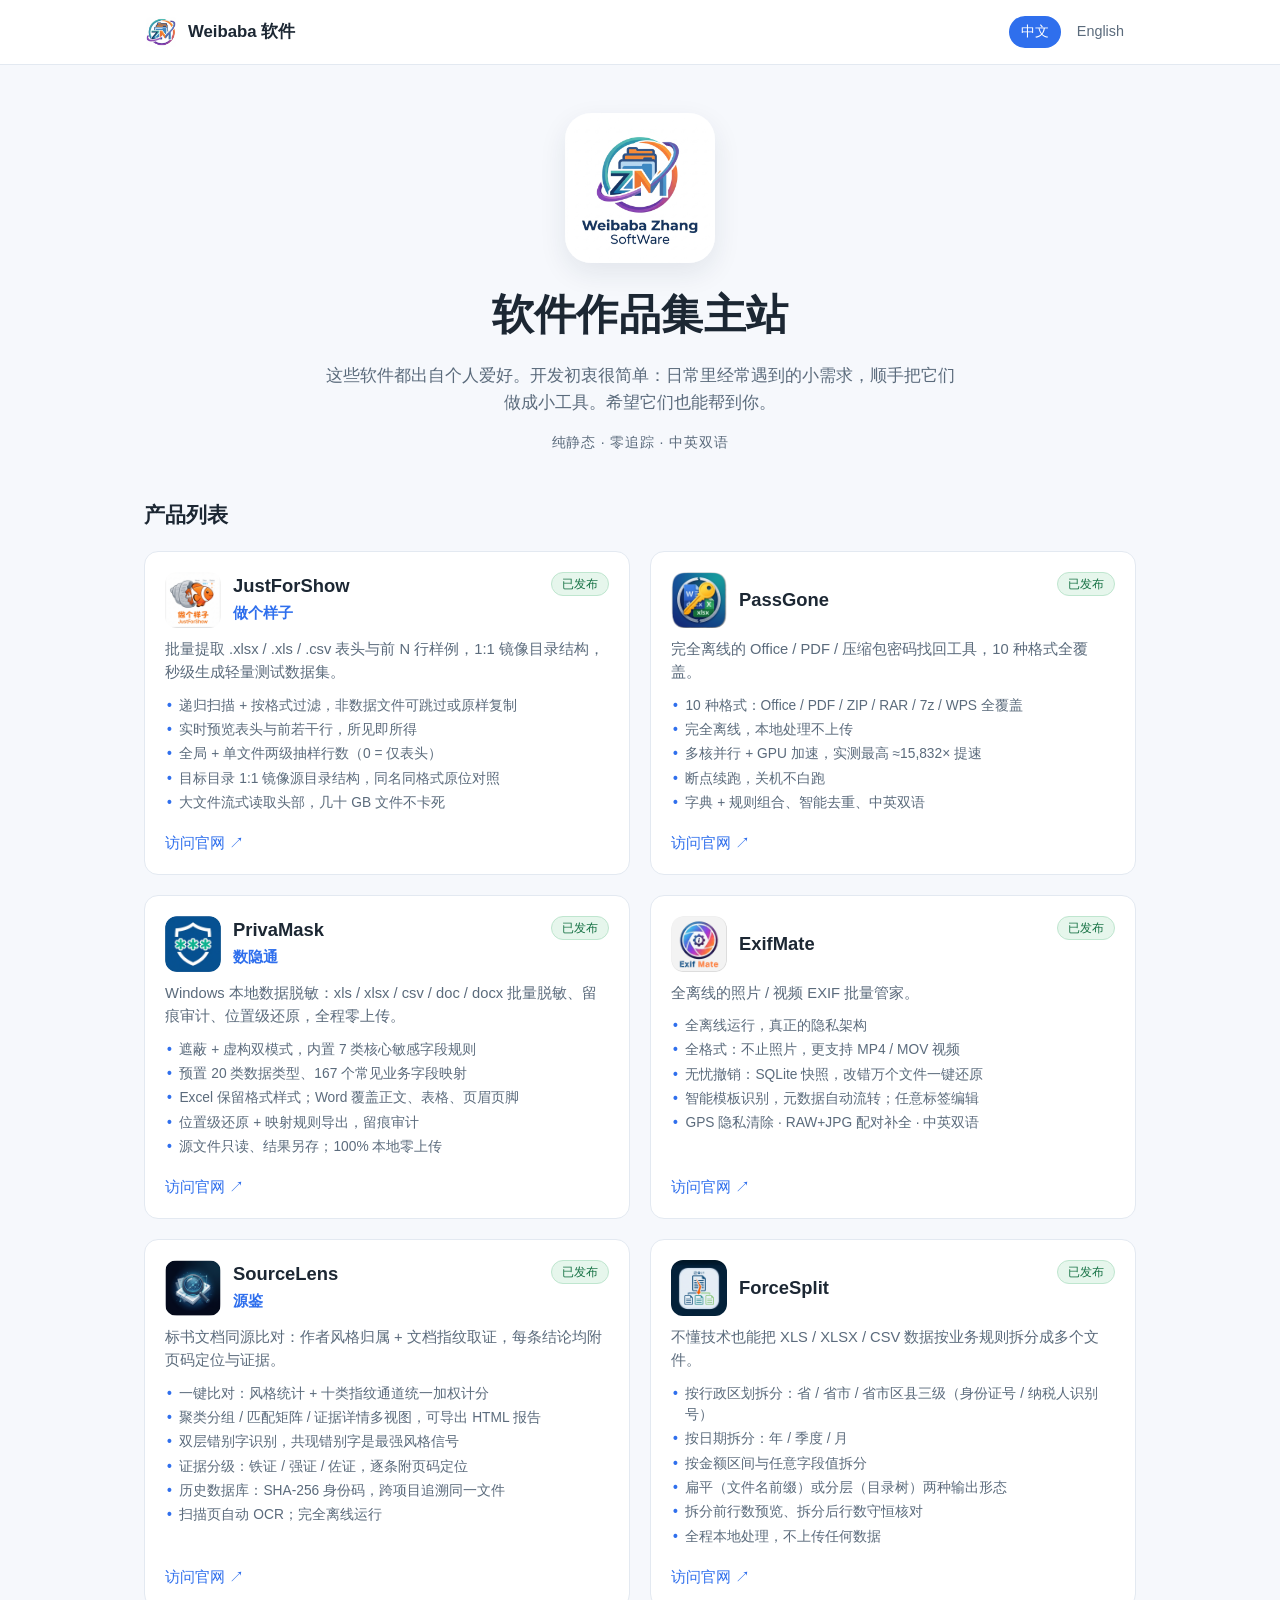
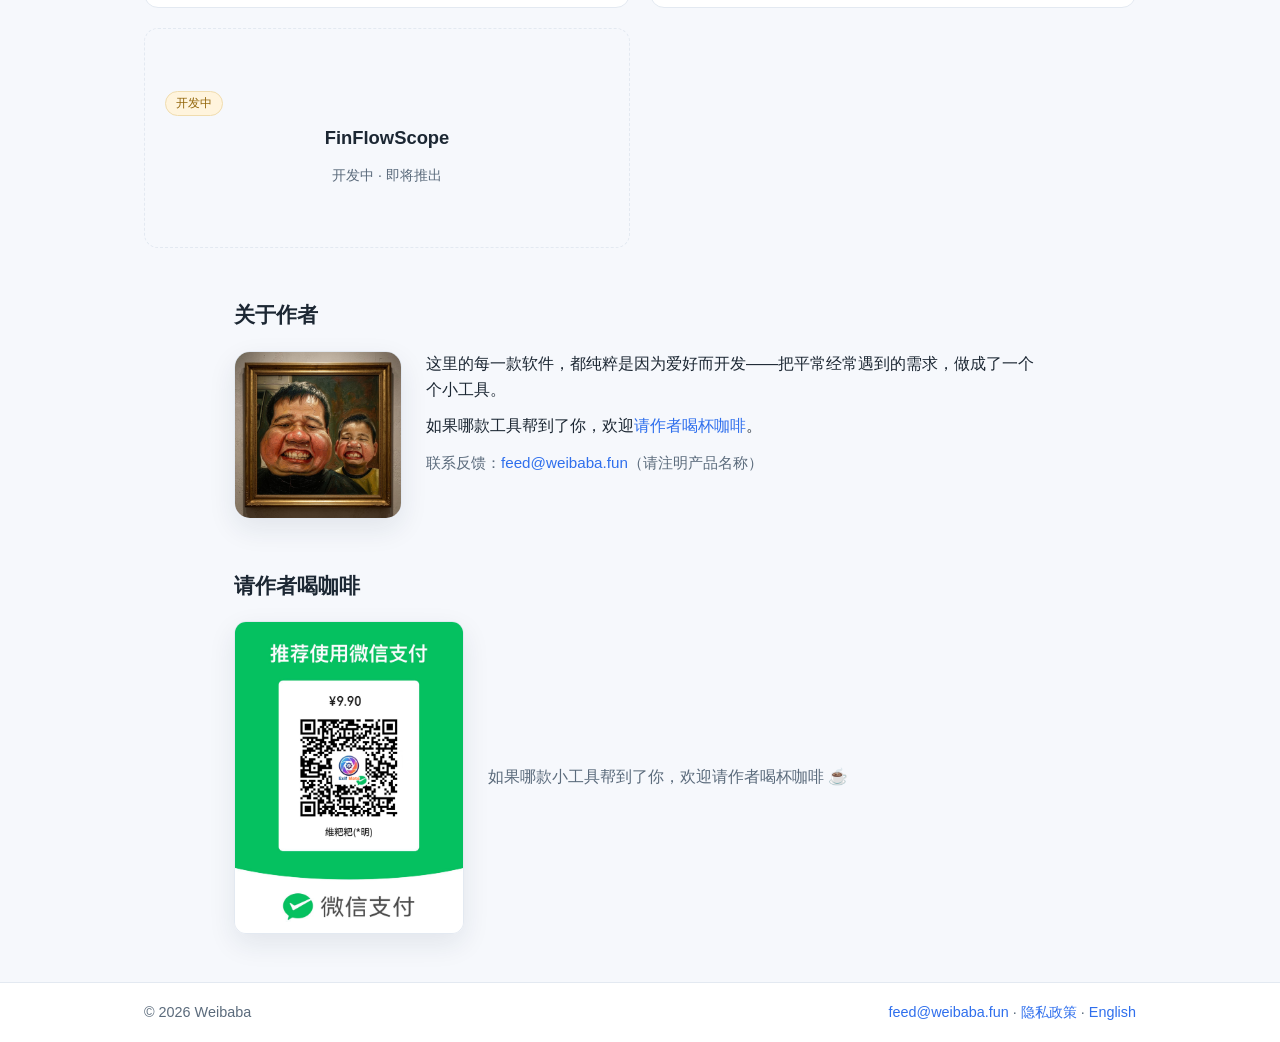
==== index.html @ 543cebec "v1.2.0" ====
<!DOCTYPE html>
<html lang="zh-CN">
<head>
<meta charset="UTF-8">
<meta name="viewport" content="width=device-width, initial-scale=1">
<title>Weibaba 软件 · 产品主站</title>
<meta name="description" content="Weibaba 软件产品主站：做个样子 JustForShow、PassGone、数隐通 PrivaMask、ExifMate、源鉴 SourceLens、ForceSplit，以及开发中的 FinFlowScope。每款产品都有独立官网。">
<link rel="canonical" href="https://weibaba.fun/">
<link rel="alternate" hreflang="zh-CN" href="https://weibaba.fun/">
<link rel="alternate" hreflang="en" href="https://weibaba.fun/en/">
<link rel="alternate" hreflang="x-default" href="https://weibaba.fun/">
<link rel="icon" type="image/png" sizes="64x64" href="favicon.png">
<link rel="apple-touch-icon" href="apple-touch-icon.png">
<meta property="og:title" content="Weibaba 软件 · 产品主站">
<meta property="og:description" content="因爱好而开发，把常遇到的需求做成小工具。每款产品都有独立官网。">
<meta property="og:type" content="website">
<meta property="og:url" content="https://weibaba.fun/">
<meta property="og:image" content="https://weibaba.fun/assets/img/og.png">
<meta property="og:locale" content="zh_CN">
<meta property="og:locale:alternate" content="en_US">
<meta name="theme-color" content="#2f6fed">
<link rel="stylesheet" href="assets/style.css">
</head>
<body>
<header class="site-header">
  <div class="container header-inner">
    <a class="brand" href="./">
      <img class="brand-logo" src="assets/img/logo.png" alt="" width="34" height="34">
      <span class="brand-name">Weibaba 软件</span>
    </a>
    <nav class="lang-nav" aria-label="语言切换">
      <span class="lang current" aria-current="true">中文</span>
      <a class="lang" href="en/" hreflang="en" rel="alternate">English</a>
    </nav>
  </div>
</header>
<main>
  <section class="hero container">
    <img class="hero-logo" src="assets/img/weblogo.jpg" alt="Weibaba Zhang SoftWare 徽标" width="150" height="150">
    <h1>软件作品集主站</h1>
    <p class="hero-sub">这些软件都出自个人爱好。开发初衷很简单：日常里经常遇到的小需求，顺手把它们做成小工具。希望它们也能帮到你。</p>
    <p class="hero-meta">纯静态 · 零追踪 · 中英双语</p>
  </section>
  <section class="container" aria-labelledby="products-title">
    <h2 id="products-title">产品列表</h2>
    <div class="grid">
      <a class="card" href="https://justforshow.weibaba.fun">
        <div class="card-head">
          <img class="card-logo" src="assets/img/products/justforshow.png" alt="" width="56" height="56">
          <div class="card-title">
            <span class="card-name">JustForShow</span>
            <span class="card-zh">做个样子</span>
          </div>
          <span class="badge badge-ok">已发布</span>
        </div>
        <p class="card-intro">批量提取 .xlsx / .xls / .csv 表头与前 N 行样例，1:1 镜像目录结构，秒级生成轻量测试数据集。</p>
        <ul class="card-features">
          <li>递归扫描 + 按格式过滤，非数据文件可跳过或原样复制</li>
          <li>实时预览表头与前若干行，所见即所得</li>
          <li>全局 + 单文件两级抽样行数（0 = 仅表头）</li>
          <li>目标目录 1:1 镜像源目录结构，同名同格式原位对照</li>
          <li>大文件流式读取头部，几十 GB 文件不卡死</li>
        </ul>
        <span class="card-go">访问官网 ↗</span>
      </a>
      <a class="card" href="https://passgone.weibaba.fun">
        <div class="card-head">
          <img class="card-logo" src="assets/img/products/passgone.png" alt="" width="56" height="56">
          <div class="card-title">
            <span class="card-name">PassGone</span>
          </div>
          <span class="badge badge-ok">已发布</span>
        </div>
        <p class="card-intro">完全离线的 Office / PDF / 压缩包密码找回工具，10 种格式全覆盖。</p>
        <ul class="card-features">
          <li>10 种格式：Office / PDF / ZIP / RAR / 7z / WPS 全覆盖</li>
          <li>完全离线，本地处理不上传</li>
          <li>多核并行 + GPU 加速，实测最高 ≈15,832× 提速</li>
          <li>断点续跑，关机不白跑</li>
          <li>字典 + 规则组合、智能去重、中英双语</li>
        </ul>
        <span class="card-go">访问官网 ↗</span>
      </a>
      <a class="card" href="https://privamask.weibaba.fun">
        <div class="card-head">
          <img class="card-logo" src="assets/img/products/privamask.png" alt="" width="56" height="56">
          <div class="card-title">
            <span class="card-name">PrivaMask</span>
            <span class="card-zh">数隐通</span>
          </div>
          <span class="badge badge-ok">已发布</span>
        </div>
        <p class="card-intro">Windows 本地数据脱敏：xls / xlsx / csv / doc / docx 批量脱敏、留痕审计、位置级还原，全程零上传。</p>
        <ul class="card-features">
          <li>遮蔽 + 虚构双模式，内置 7 类核心敏感字段规则</li>
          <li>预置 20 类数据类型、167 个常见业务字段映射</li>
          <li>Excel 保留格式样式；Word 覆盖正文、表格、页眉页脚</li>
          <li>位置级还原 + 映射规则导出，留痕审计</li>
          <li>源文件只读、结果另存；100% 本地零上传</li>
        </ul>
        <span class="card-go">访问官网 ↗</span>
      </a>
      <a class="card" href="https://exifmate.weibaba.fun">
        <div class="card-head">
          <img class="card-logo" src="assets/img/products/exifmate.png" alt="" width="56" height="56">
          <div class="card-title">
            <span class="card-name">ExifMate</span>
          </div>
          <span class="badge badge-ok">已发布</span>
        </div>
        <p class="card-intro">全离线的照片 / 视频 EXIF 批量管家。</p>
        <ul class="card-features">
          <li>全离线运行，真正的隐私架构</li>
          <li>全格式：不止照片，更支持 MP4 / MOV 视频</li>
          <li>无忧撤销：SQLite 快照，改错万个文件一键还原</li>
          <li>智能模板识别，元数据自动流转；任意标签编辑</li>
          <li>GPS 隐私清除 · RAW+JPG 配对补全 · 中英双语</li>
        </ul>
        <span class="card-go">访问官网 ↗</span>
      </a>
      <a class="card" href="https://sourcelens.weibaba.fun">
        <div class="card-head">
          <img class="card-logo" src="assets/img/products/sourcelens.png" alt="" width="56" height="56">
          <div class="card-title">
            <span class="card-name">SourceLens</span>
            <span class="card-zh">源鉴</span>
          </div>
          <span class="badge badge-ok">已发布</span>
        </div>
        <p class="card-intro">标书文档同源比对：作者风格归属 + 文档指纹取证，每条结论均附页码定位与证据。</p>
        <ul class="card-features">
          <li>一键比对：风格统计 + 十类指纹通道统一加权计分</li>
          <li>聚类分组 / 匹配矩阵 / 证据详情多视图，可导出 HTML 报告</li>
          <li>双层错别字识别，共现错别字是最强风格信号</li>
          <li>证据分级：铁证 / 强证 / 佐证，逐条附页码定位</li>
          <li>历史数据库：SHA-256 身份码，跨项目追溯同一文件</li>
          <li>扫描页自动 OCR；完全离线运行</li>
        </ul>
        <span class="card-go">访问官网 ↗</span>
      </a>
      <a class="card" href="https://forcesplit.weibaba.fun">
        <div class="card-head">
          <img class="card-logo" src="assets/img/products/forcesplit.png" alt="" width="56" height="56">
          <div class="card-title">
            <span class="card-name">ForceSplit</span>
          </div>
          <span class="badge badge-ok">已发布</span>
        </div>
        <p class="card-intro">不懂技术也能把 XLS / XLSX / CSV 数据按业务规则拆分成多个文件。</p>
        <ul class="card-features">
          <li>按行政区划拆分：省 / 省市 / 省市区县三级（身份证号 / 纳税人识别号）</li>
          <li>按日期拆分：年 / 季度 / 月</li>
          <li>按金额区间与任意字段值拆分</li>
          <li>扁平（文件名前缀）或分层（目录树）两种输出形态</li>
          <li>拆分前行数预览、拆分后行数守恒核对</li>
          <li>全程本地处理，不上传任何数据</li>
        </ul>
        <span class="card-go">访问官网 ↗</span>
      </a>
      <div class="card card-soon">
        <span class="badge badge-dev">开发中</span>
        <span class="card-name">FinFlowScope</span>
        <span class="card-soon-text">开发中 · 即将推出</span>
      </div>
    </div>
  </section>
  <section class="container about-author" aria-labelledby="author-title">
    <h2 id="author-title">关于作者</h2>
    <div class="author">
      <img class="author-avatar" src="assets/img/weibaba_face.jpg" alt="作者画像" width="168" height="168">
      <div class="author-text">
        <p>这里的每一款软件，都纯粹是因为爱好而开发——把平常经常遇到的需求，做成了一个个小工具。</p>
        <p>如果哪款工具帮到了你，欢迎<a href="#coffee">请作者喝杯咖啡</a>。</p>
        <p class="contact">联系反馈：<a href="mailto:feed@weibaba.fun">feed@weibaba.fun</a>（请注明产品名称）</p>
      </div>
    </div>
  </section>
  <section class="container coffee" id="coffee" aria-labelledby="coffee-title">
    <h2 id="coffee-title">请作者喝咖啡</h2>
    <div class="coffee-box">
      <img class="coffee-qr" src="assets/img/donate_qr.jpg" alt="请作者喝咖啡收款码" width="230" height="313">
      <p>如果哪款小工具帮到了你，欢迎请作者喝杯咖啡 ☕</p>
    </div>
  </section>
</main>
<footer class="site-footer">
  <div class="container footer-inner">
    <p>© 2026 Weibaba</p>
    <p><a href="mailto:feed@weibaba.fun">feed@weibaba.fun</a> · <a href="privacy/">隐私政策</a> · <a href="en/">English</a></p>
  </div>
</footer>
</body>
</html>
---- assets/style.css ----
/* Weibaba 软件主站 · 全站唯一样式（零外部资源） */

:root {
  --accent: #2f6fed;
  --accent-strong: #1d5fd6;
  --bg: #f6f8fc;
  --surface: #ffffff;
  --text: #1c2733;
  --muted: #5b6b7c;
  --border: #e3e9f1;
  --ok-bg: #e6f6ec;
  --ok-text: #177245;
  --ok-border: #bfe6cf;
  --dev-bg: #fff4dd;
  --dev-text: #92650a;
  --dev-border: #f0dcae;
  --shadow: 0 10px 28px rgba(23, 39, 64, 0.09);
}

@media (prefers-color-scheme: dark) {
  :root {
    --accent: #6c9cff;
    --accent-strong: #8ab2ff;
    --bg: #0f1620;
    --surface: #17202c;
    --text: #e8eef5;
    --muted: #9fb0c0;
    --border: #263242;
    --ok-bg: #12301e;
    --ok-text: #7fd3a3;
    --ok-border: #1f4a30;
    --dev-bg: #33270d;
    --dev-text: #ecc37a;
    --dev-border: #4a3a14;
    --shadow: 0 10px 28px rgba(0, 0, 0, 0.45);
  }
}

* { box-sizing: border-box; }

html { -webkit-text-size-adjust: 100%; }

body {
  margin: 0;
  font-family: -apple-system, "Segoe UI", "Microsoft YaHei", "PingFang SC", "Noto Sans SC", sans-serif;
  background: var(--bg);
  color: var(--text);
  line-height: 1.65;
}

.container {
  max-width: 1040px;
  margin: 0 auto;
  padding: 0 24px;
}

a { color: var(--accent); text-decoration: none; }
a:hover { text-decoration: underline; }

/* 页头 */
.site-header {
  background: var(--surface);
  border-bottom: 1px solid var(--border);
}

.header-inner {
  display: flex;
  align-items: center;
  justify-content: space-between;
  height: 64px;
}

.brand {
  display: inline-flex;
  align-items: center;
  gap: 10px;
  color: var(--text);
  font-weight: 600;
  font-size: 1.05rem;
}
.brand:hover { text-decoration: none; }

.brand-logo { display: block; border-radius: 8px; }

.lang-nav { display: flex; gap: 4px; }

.lang {
  padding: 4px 12px;
  border-radius: 999px;
  font-size: 0.9rem;
  color: var(--muted);
}
.lang:hover { color: var(--accent); text-decoration: none; }
.lang.current {
  background: var(--accent);
  color: #fff;
}

/* 首屏 */
.hero {
  padding: 48px 24px 36px;
  text-align: center;
}

.hero-logo {
  display: block;
  margin: 0 auto 18px;
  border-radius: 26px;
  box-shadow: var(--shadow);
}

.hero h1 {
  margin: 0 0 12px;
  font-size: clamp(1.8rem, 4vw, 2.6rem);
  letter-spacing: 0.01em;
}

.hero-sub {
  margin: 0 auto 14px;
  max-width: 640px;
  color: var(--muted);
  font-size: 1.05rem;
}

.hero-meta {
  margin: 0;
  color: var(--muted);
  font-size: 0.88rem;
  letter-spacing: 0.06em;
}

/* 产品网格 */
main section { scroll-margin-top: 80px; }

section h2 {
  font-size: 1.3rem;
  margin: 8px 0 18px;
}

.grid {
  display: grid;
  grid-template-columns: repeat(auto-fill, minmax(320px, 1fr));
  gap: 20px;
  padding-bottom: 8px;
}

.card {
  position: relative;
  display: flex;
  flex-direction: column;
  gap: 10px;
  padding: 20px 20px 18px;
  background: var(--surface);
  border: 1px solid var(--border);
  border-radius: 14px;
  color: var(--text);
  transition: transform 0.15s ease, border-color 0.15s ease, box-shadow 0.15s ease;
}
.card:hover {
  text-decoration: none;
  transform: translateY(-3px);
  border-color: var(--accent);
  box-shadow: var(--shadow);
}

.card-head {
  display: flex;
  align-items: center;
  gap: 12px;
}

.card-logo {
  flex: 0 0 auto;
  width: 56px;
  height: 56px;
  border-radius: 12px;
  object-fit: cover;
}

.card-title {
  flex: 1;
  display: flex;
  flex-direction: column;
  gap: 2px;
  min-width: 0;
}

.card-name { font-size: 1.15rem; font-weight: 650; line-height: 1.3; }

.card-head .badge { align-self: flex-start; flex: 0 0 auto; }

.card-zh {
  font-size: 0.95rem;
  color: var(--accent);
  font-weight: 600;
}

.card-intro {
  font-size: 0.92rem;
  color: var(--muted);
  line-height: 1.6;
  margin: 0;
}

.card-features {
  margin: 0;
  padding: 0;
  list-style: none;
  display: flex;
  flex-direction: column;
  gap: 3px;
}

.card-features li {
  position: relative;
  padding-left: 1.05em;
  font-size: 0.86rem;
  color: var(--muted);
  line-height: 1.55;
}

.card-features li::before {
  content: "•";
  position: absolute;
  left: 0.15em;
  color: var(--accent);
  font-weight: 700;
}

.card-go {
  margin-top: auto;
  padding-top: 8px;
  color: var(--accent);
  font-size: 0.92rem;
}

.card-soon {
  border-style: dashed;
  background: transparent;
  justify-content: center;
  align-items: center;
  min-height: 220px;
  text-align: center;
}

.card-soon .card-name { font-size: 1.15rem; }

.card-soon-text { color: var(--muted); font-size: 0.88rem; padding-top: 4px; }

/* 关于作者 */
.about-author {
  padding: 34px 24px 8px;
  max-width: 860px;
}

.author {
  display: flex;
  gap: 24px;
  align-items: flex-start;
}

.author-avatar {
  flex: 0 0 auto;
  width: 168px;
  height: 168px;
  object-fit: cover;
  border-radius: 16px;
  border: 1px solid var(--border);
  box-shadow: var(--shadow);
}

.author-text p { margin: 0 0 10px; }
.author-text .contact { color: var(--muted); font-size: 0.95rem; }

/* 请喝咖啡 */
.coffee {
  padding: 34px 24px 48px;
  max-width: 860px;
}

.coffee-box {
  display: flex;
  gap: 24px;
  align-items: center;
  flex-wrap: wrap;
}

.coffee-qr {
  width: 230px;
  height: auto;
  border-radius: 12px;
  border: 1px solid var(--border);
  box-shadow: var(--shadow);
}

.coffee-box p { margin: 0; color: var(--muted); max-width: 460px; }

.badge {
  align-self: flex-start;
  padding: 2px 10px;
  border-radius: 999px;
  border: 1px solid;
  font-size: 0.78rem;
  line-height: 1.5;
}

.badge-ok { background: var(--ok-bg); color: var(--ok-text); border-color: var(--ok-border); }
.badge-dev { background: var(--dev-bg); color: var(--dev-text); border-color: var(--dev-border); }

/* 隐私页正文 */
.prose { padding-top: 48px; padding-bottom: 56px; max-width: 760px; }
.prose h1 { font-size: 1.8rem; margin: 0 0 8px; }
.prose h2 { font-size: 1.2rem; margin: 28px 0 8px; }
.prose p, .prose li { color: var(--text); }
.prose p { margin: 8px 0; }
.prose ul { padding-left: 22px; }
.back-link { display: inline-block; margin-top: 20px; }

/* 页脚 */
.site-footer {
  border-top: 1px solid var(--border);
  background: var(--surface);
}

.footer-inner {
  display: flex;
  flex-wrap: wrap;
  align-items: center;
  justify-content: space-between;
  gap: 8px;
  padding-top: 18px;
  padding-bottom: 18px;
  color: var(--muted);
  font-size: 0.9rem;
}
.footer-inner p { margin: 0; }

@media (max-width: 560px) {
  .hero { padding-top: 36px; }
  .grid { grid-template-columns: 1fr; }
  .author { flex-direction: column; }
  .coffee-box { flex-direction: column; align-items: flex-start; }
}
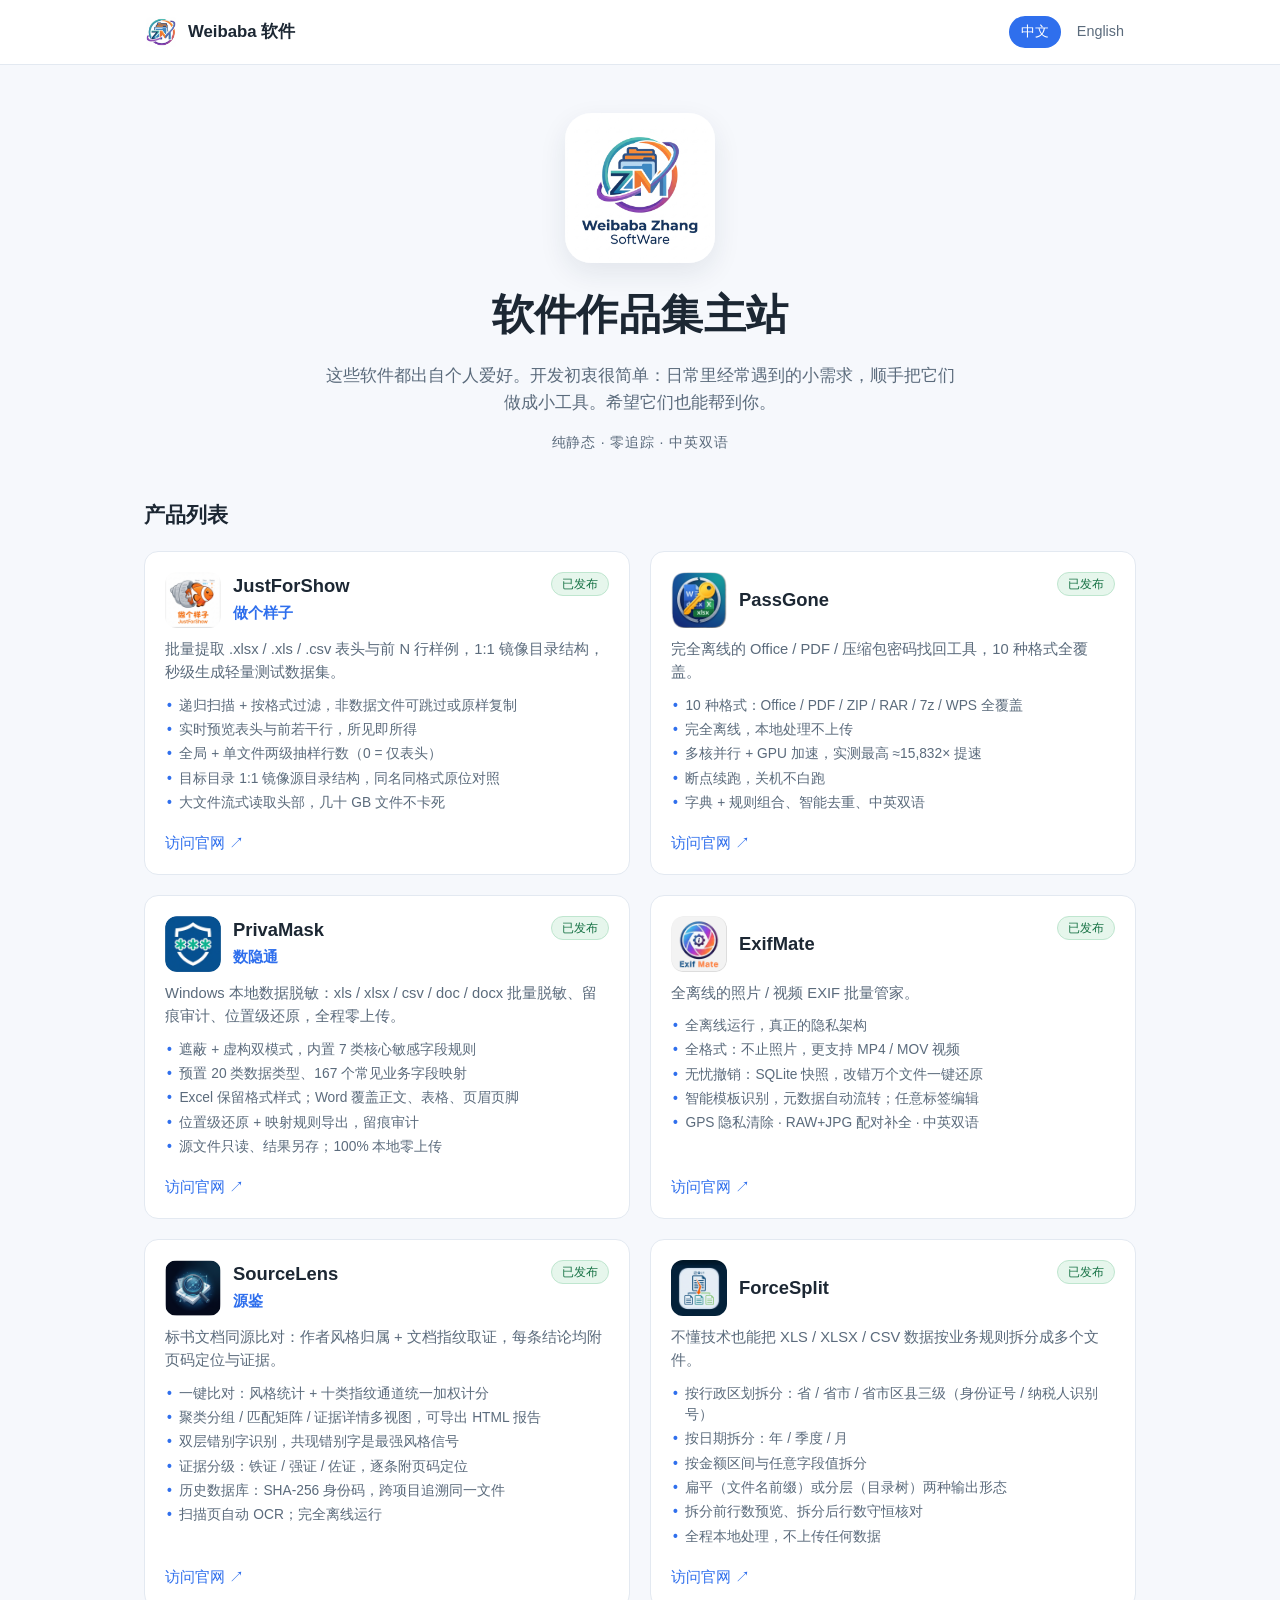
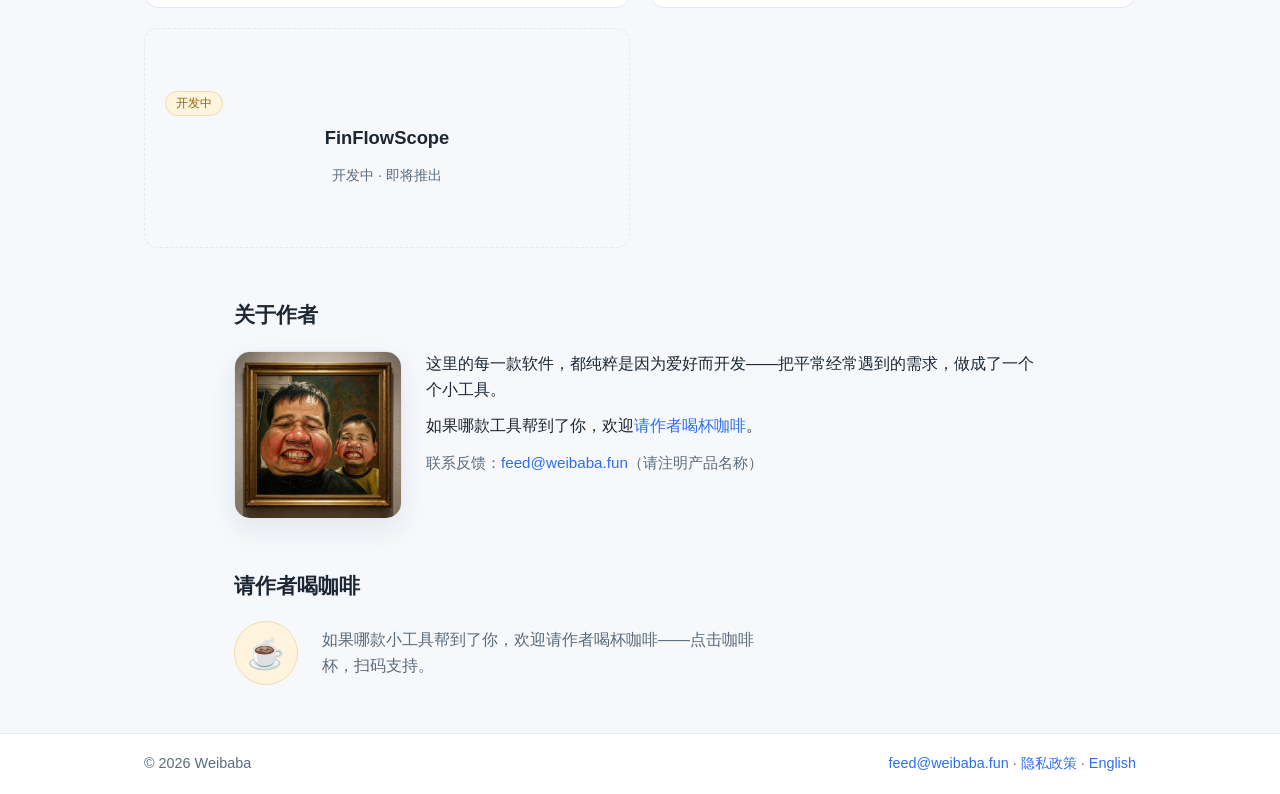
==== commit 2f4258f6: "v1.3.0" ====
--- a/index.html
+++ b/index.html
@@ -178,11 +178,19 @@
   <section class="container coffee" id="coffee" aria-labelledby="coffee-title">
     <h2 id="coffee-title">请作者喝咖啡</h2>
     <div class="coffee-box">
-      <img class="coffee-qr" src="assets/img/donate_qr.jpg" alt="请作者喝咖啡收款码" width="230" height="313">
-      <p>如果哪款小工具帮到了你，欢迎请作者喝杯咖啡 ☕</p>
+      <a class="coffee-btn" href="#qr-modal" title="点我，请作者喝杯咖啡" aria-label="打开收款码弹层">☕</a>
+      <p>如果哪款小工具帮到了你，欢迎请作者喝杯咖啡——点击咖啡杯，扫码支持。</p>
     </div>
   </section>
 </main>
+<div id="qr-modal" class="qr-modal">
+  <a class="qr-backdrop" href="#coffee" aria-label="关闭收款码弹层"></a>
+  <div class="qr-card">
+    <a class="qr-close" href="#coffee" aria-label="关闭">✕</a>
+    <img src="assets/img/donate_qr.jpg" alt="请作者喝咖啡收款码" width="240">
+    <span>微信扫一扫 · 请作者喝杯咖啡</span>
+  </div>
+</div>
 <footer class="site-footer">
   <div class="container footer-inner">
     <p>© 2026 Weibaba</p>
--- a/assets/style.css
+++ b/assets/style.css
@@ -272,7 +272,7 @@
 .author-text p { margin: 0 0 10px; }
 .author-text .contact { color: var(--muted); font-size: 0.95rem; }
 
-/* 请喝咖啡 */
+/* 请喝咖啡（弹出式收款码，纯 CSS :target 弹层，无 JavaScript） */
 .coffee {
   padding: 34px 24px 48px;
   max-width: 860px;
@@ -285,15 +285,96 @@
   flex-wrap: wrap;
 }
 
-.coffee-qr {
-  width: 230px;
+.coffee-btn {
+  flex: 0 0 auto;
+  display: inline-flex;
+  align-items: center;
+  justify-content: center;
+  width: 64px;
+  height: 64px;
+  border-radius: 50%;
+  background: var(--dev-bg);
+  border: 1px solid var(--dev-border);
+  font-size: 1.9rem;
+  line-height: 1;
+  text-decoration: none;
+  animation: coffee-bounce 2s ease-in-out infinite;
+}
+.coffee-btn:hover { text-decoration: none; box-shadow: var(--shadow); }
+
+/* 每 2 秒轻微跳动两下（参照 PassGone 样式） */
+@keyframes coffee-bounce {
+  0%, 48%, 100% { transform: translateY(0); }
+  12% { transform: translateY(-6px); }
+  24% { transform: translateY(0); }
+  36% { transform: translateY(-4px); }
+}
+
+@media (prefers-reduced-motion: reduce) {
+  .coffee-btn { animation: none; }
+}
+
+.coffee-box p { margin: 0; color: var(--muted); max-width: 460px; }
+
+/* 收款码弹层 */
+.qr-modal {
+  display: none;
+  position: fixed;
+  inset: 0;
+  z-index: 200;
+  align-items: center;
+  justify-content: center;
+}
+
+.qr-modal:target { display: flex; }
+
+.qr-backdrop {
+  position: absolute;
+  inset: 0;
+  background: rgba(15, 22, 32, 0.55);
+  backdrop-filter: blur(2px);
+}
+
+.qr-card {
+  position: relative;
+  background: var(--surface);
+  border: 1px solid var(--border);
+  border-radius: 16px;
+  padding: 22px 22px 16px;
+  text-align: center;
+  box-shadow: 0 18px 50px rgba(0, 0, 0, 0.4);
+}
+
+.qr-card img {
+  display: block;
+  width: 240px;
   height: auto;
-  border-radius: 12px;
-  border: 1px solid var(--border);
-  box-shadow: var(--shadow);
-}
-
-.coffee-box p { margin: 0; color: var(--muted); max-width: 460px; }
+  border-radius: 10px;
+}
+
+.qr-card span {
+  display: block;
+  margin-top: 10px;
+  font-size: 0.85rem;
+  color: var(--muted);
+}
+
+.qr-close {
+  position: absolute;
+  top: 8px;
+  right: 8px;
+  width: 28px;
+  height: 28px;
+  border-radius: 50%;
+  background: var(--bg);
+  color: var(--muted);
+  display: flex;
+  align-items: center;
+  justify-content: center;
+  font-size: 0.85rem;
+  line-height: 1;
+}
+.qr-close:hover { color: var(--text); text-decoration: none; }
 
 .badge {
   align-self: flex-start;
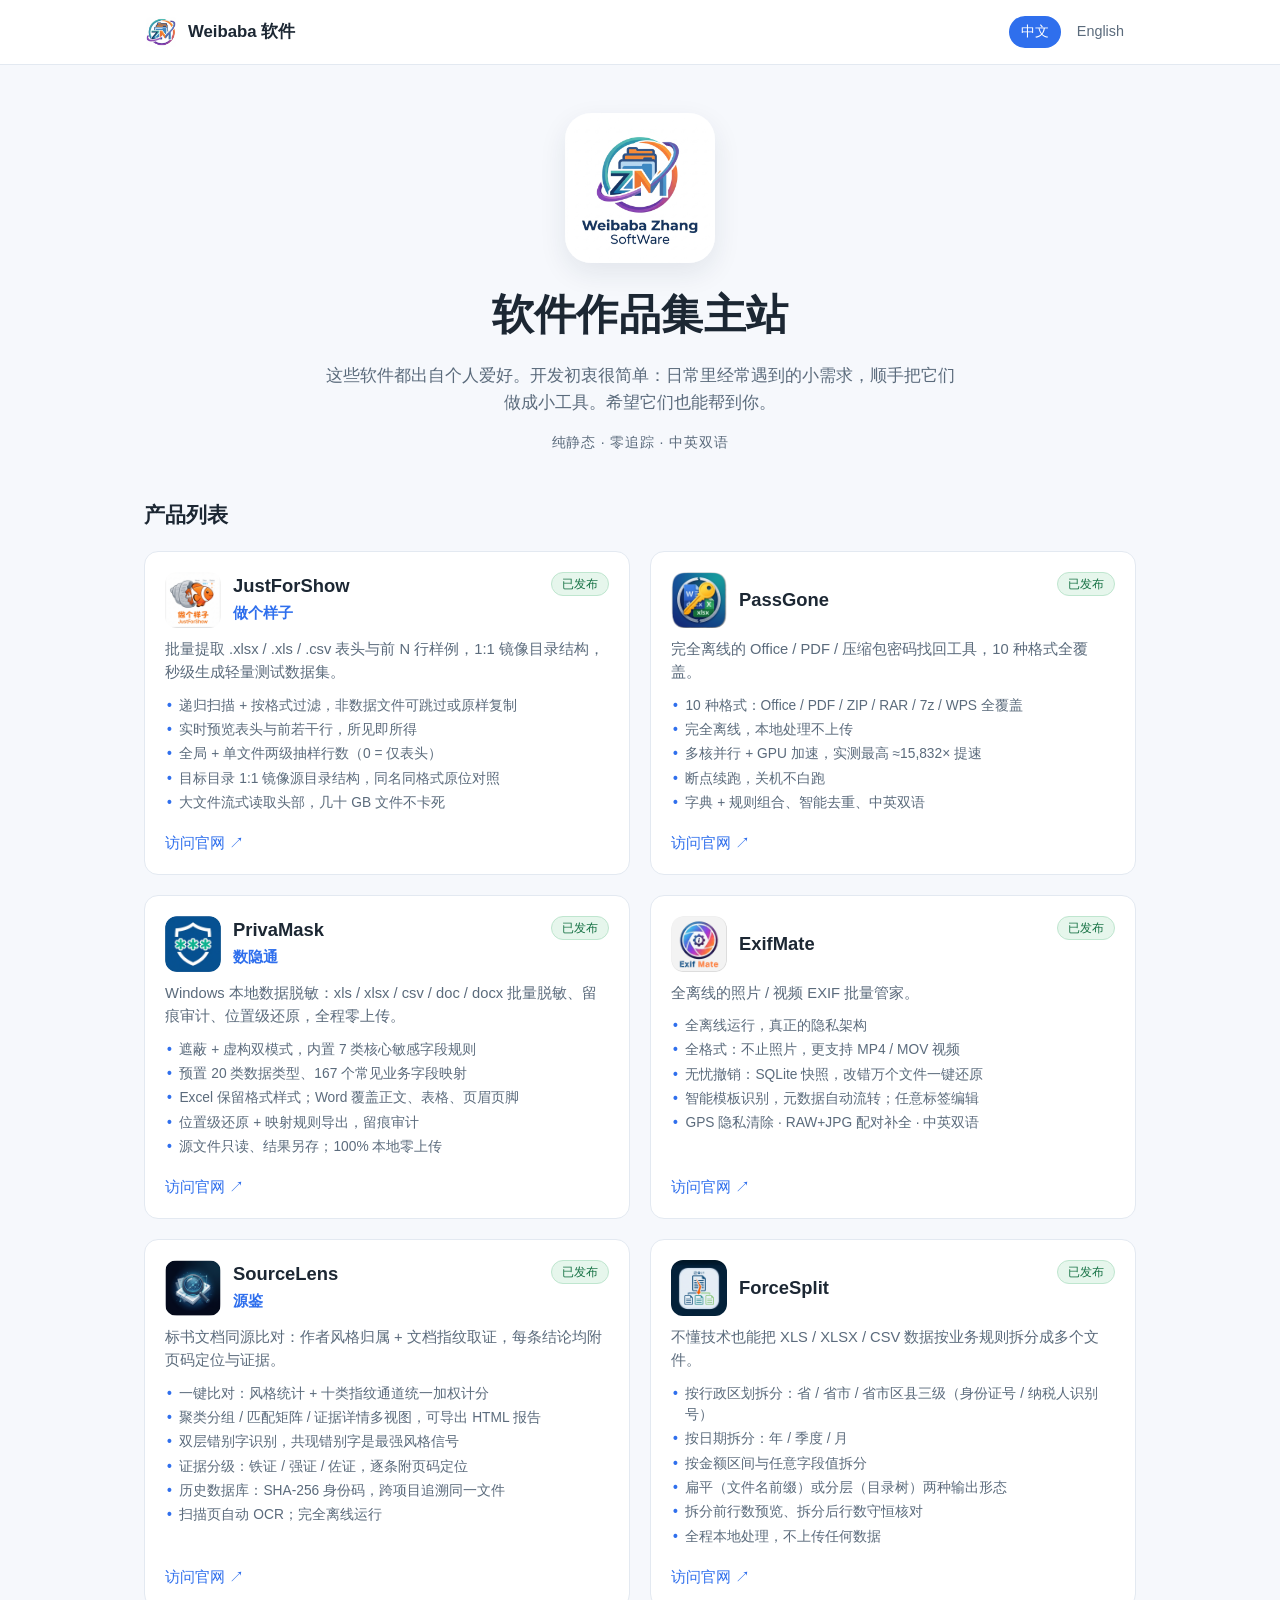
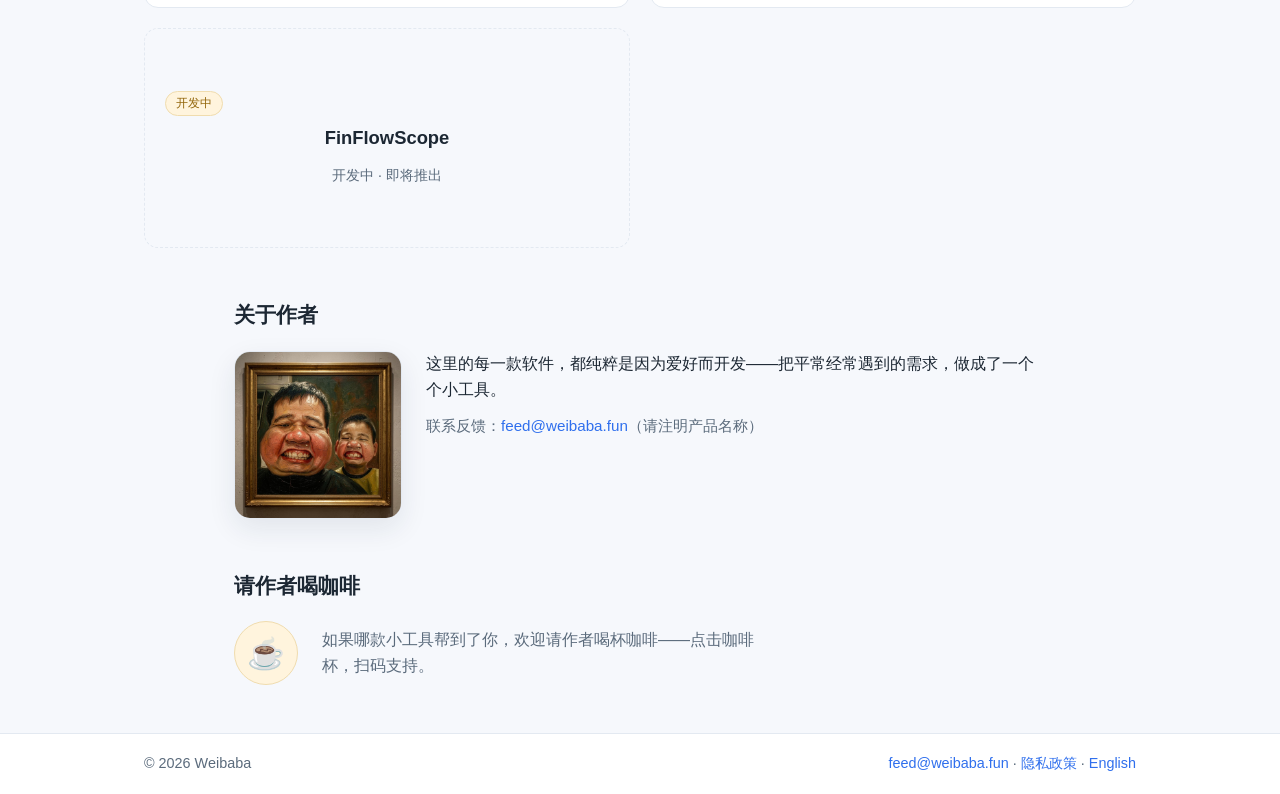
==== commit 8e82d51d: "v1.3.2" ====
--- a/index.html
+++ b/index.html
@@ -170,7 +170,6 @@
       <img class="author-avatar" src="assets/img/weibaba_face.jpg" alt="作者画像" width="168" height="168">
       <div class="author-text">
         <p>这里的每一款软件，都纯粹是因为爱好而开发——把平常经常遇到的需求，做成了一个个小工具。</p>
-        <p>如果哪款工具帮到了你，欢迎<a href="#coffee">请作者喝杯咖啡</a>。</p>
         <p class="contact">联系反馈：<a href="mailto:feed@weibaba.fun">feed@weibaba.fun</a>（请注明产品名称）</p>
       </div>
     </div>
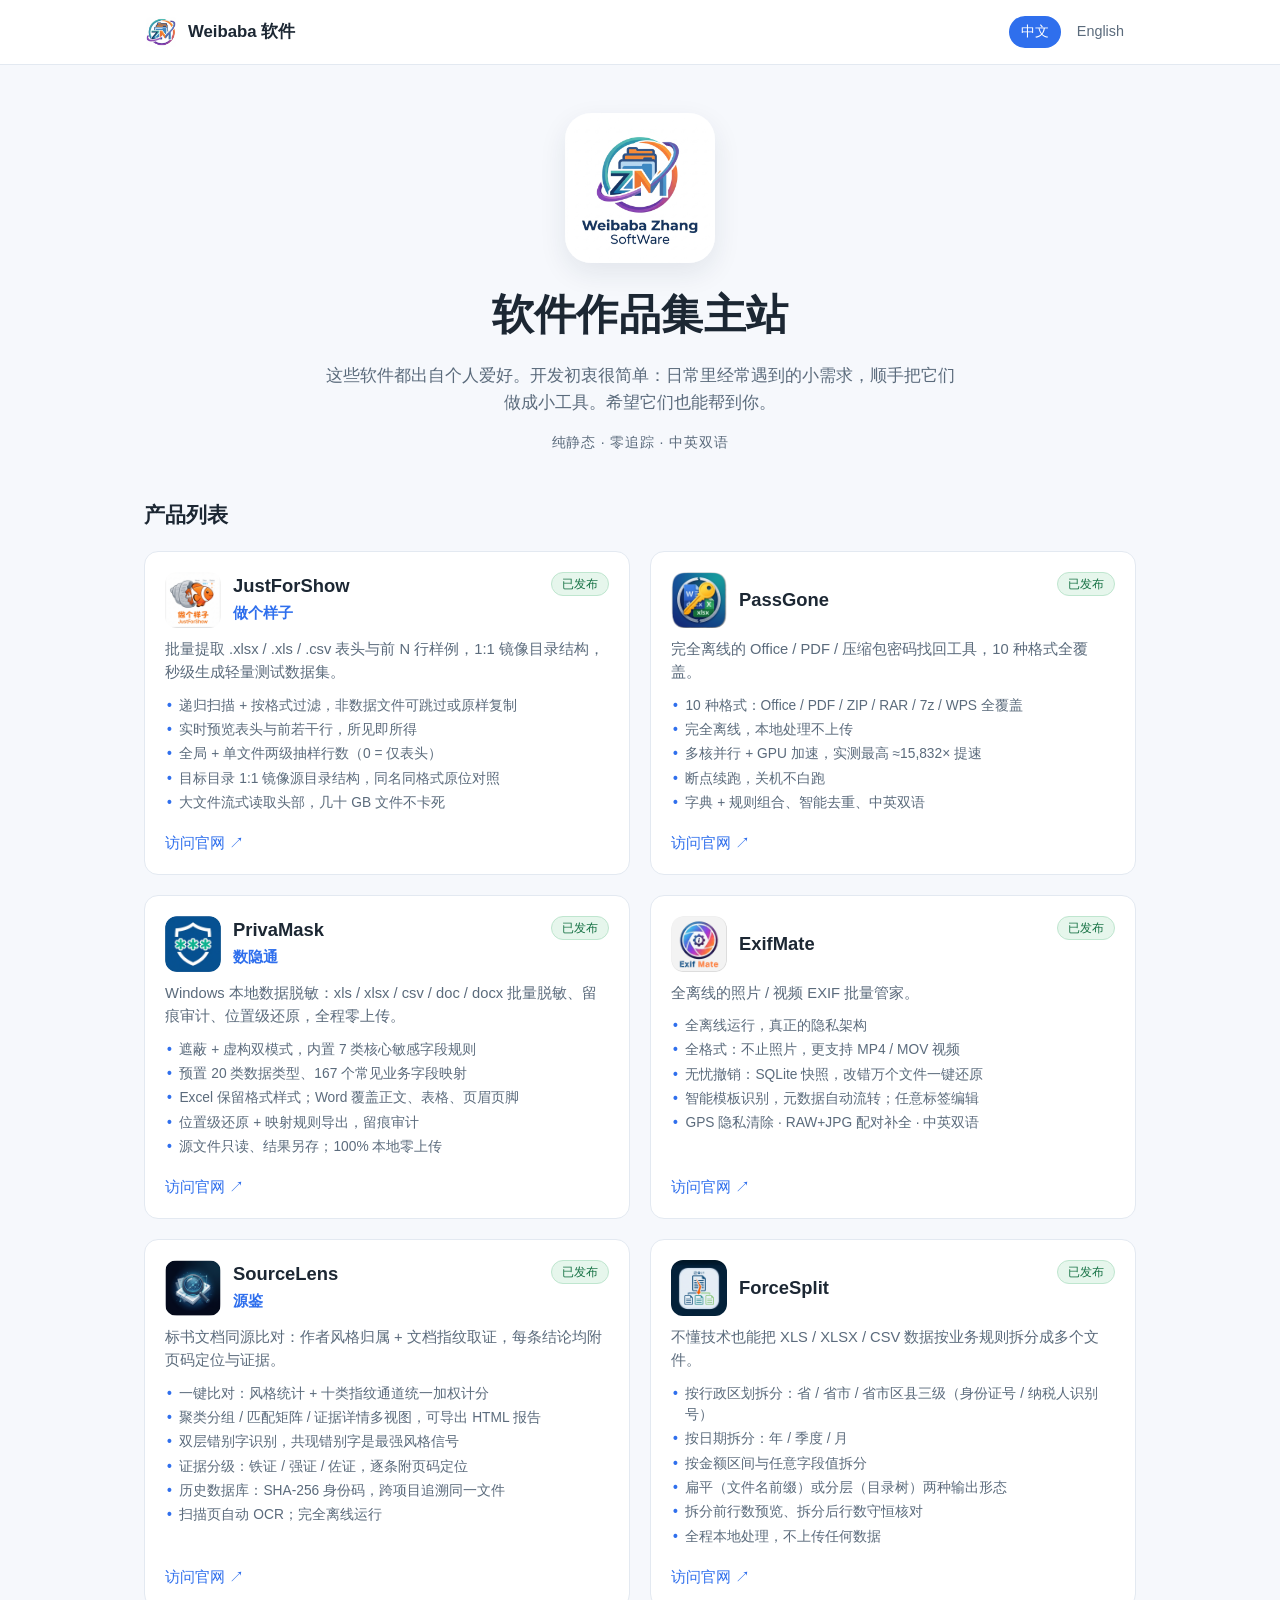
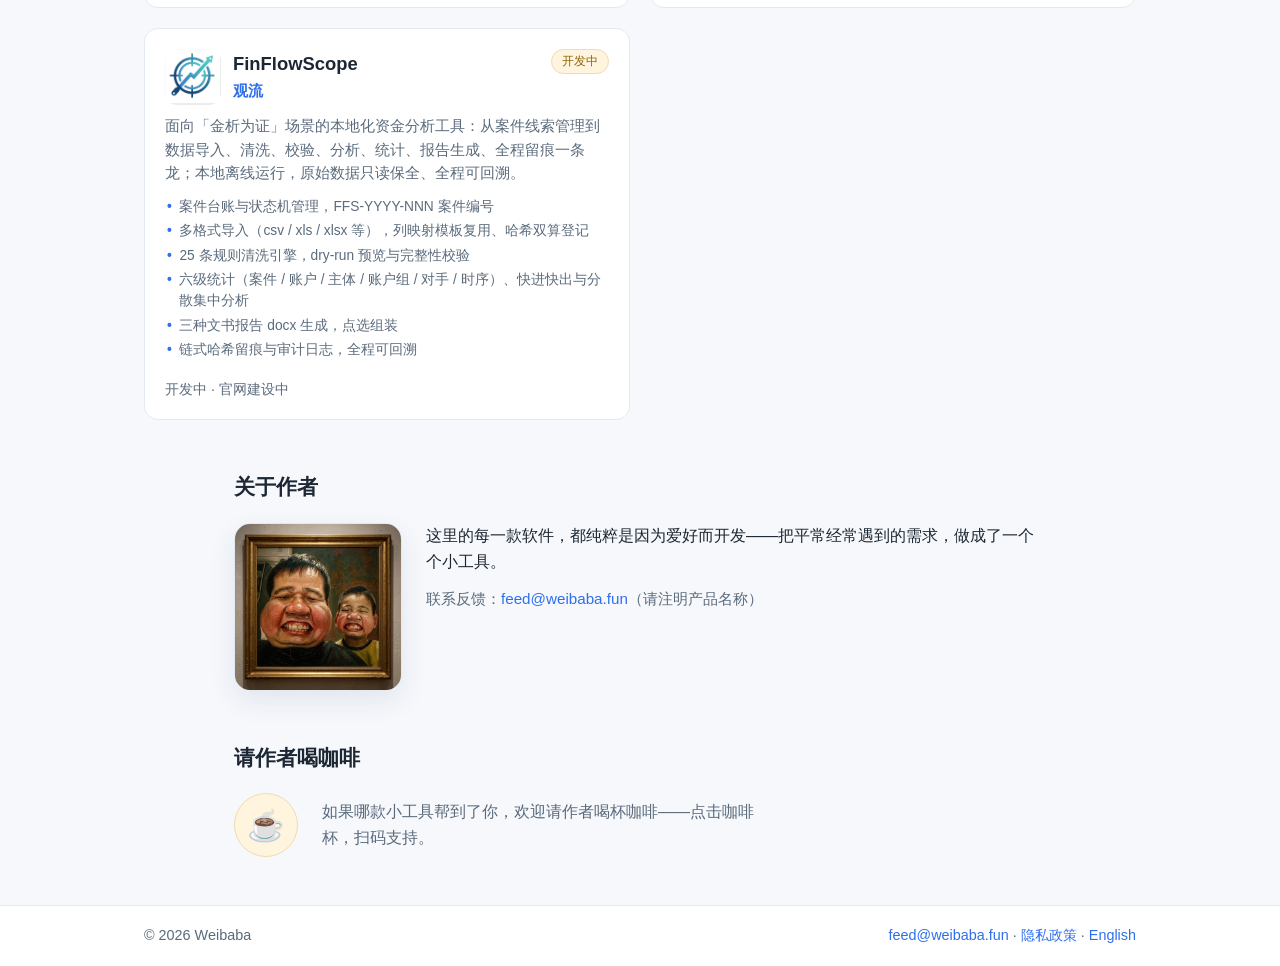
==== commit 1c712463: "v1.4.0" ====
--- a/index.html
+++ b/index.html
@@ -4,7 +4,7 @@
 <meta charset="UTF-8">
 <meta name="viewport" content="width=device-width, initial-scale=1">
 <title>Weibaba 软件 · 产品主站</title>
-<meta name="description" content="Weibaba 软件产品主站：做个样子 JustForShow、PassGone、数隐通 PrivaMask、ExifMate、源鉴 SourceLens、ForceSplit，以及开发中的 FinFlowScope。每款产品都有独立官网。">
+<meta name="description" content="Weibaba 软件产品主站：做个样子 JustForShow、PassGone、数隐通 PrivaMask、ExifMate、源鉴 SourceLens、ForceSplit，以及开发中的观流 FinFlowScope。每款产品都有独立官网。">
 <link rel="canonical" href="https://weibaba.fun/">
 <link rel="alternate" hreflang="zh-CN" href="https://weibaba.fun/">
 <link rel="alternate" hreflang="en" href="https://weibaba.fun/en/">
@@ -157,10 +157,25 @@
         </ul>
         <span class="card-go">访问官网 ↗</span>
       </a>
-      <div class="card card-soon">
-        <span class="badge badge-dev">开发中</span>
-        <span class="card-name">FinFlowScope</span>
-        <span class="card-soon-text">开发中 · 即将推出</span>
+      <div class="card card-wip">
+        <div class="card-head">
+          <img class="card-logo" src="assets/img/products/finflowscope.png" alt="" width="56" height="56">
+          <div class="card-title">
+            <span class="card-name">FinFlowScope</span>
+            <span class="card-zh">观流</span>
+          </div>
+          <span class="badge badge-dev">开发中</span>
+        </div>
+        <p class="card-intro">面向「金析为证」场景的本地化资金分析工具：从案件线索管理到数据导入、清洗、校验、分析、统计、报告生成、全程留痕一条龙；本地离线运行，原始数据只读保全、全程可回溯。</p>
+        <ul class="card-features">
+          <li>案件台账与状态机管理，FFS-YYYY-NNN 案件编号</li>
+          <li>多格式导入（csv / xls / xlsx 等），列映射模板复用、哈希双算登记</li>
+          <li>25 条规则清洗引擎，dry-run 预览与完整性校验</li>
+          <li>六级统计（案件 / 账户 / 主体 / 账户组 / 对手 / 时序）、快进快出与分散集中分析</li>
+          <li>三种文书报告 docx 生成，点选组装</li>
+          <li>链式哈希留痕与审计日志，全程可回溯</li>
+        </ul>
+        <span class="card-nolink">开发中 · 官网建设中</span>
       </div>
     </div>
   </section>
--- a/assets/style.css
+++ b/assets/style.css
@@ -234,18 +234,15 @@
   font-size: 0.92rem;
 }
 
-.card-soon {
-  border-style: dashed;
-  background: transparent;
-  justify-content: center;
-  align-items: center;
-  min-height: 220px;
-  text-align: center;
-}
-
-.card-soon .card-name { font-size: 1.15rem; }
-
-.card-soon-text { color: var(--muted); font-size: 0.88rem; padding-top: 4px; }
+/* 开发中产品卡（富卡片结构，无官网链接） */
+.card-wip { background: var(--surface); }
+
+.card-nolink {
+  margin-top: auto;
+  padding-top: 8px;
+  color: var(--muted);
+  font-size: 0.88rem;
+}
 
 /* 关于作者 */
 .about-author {
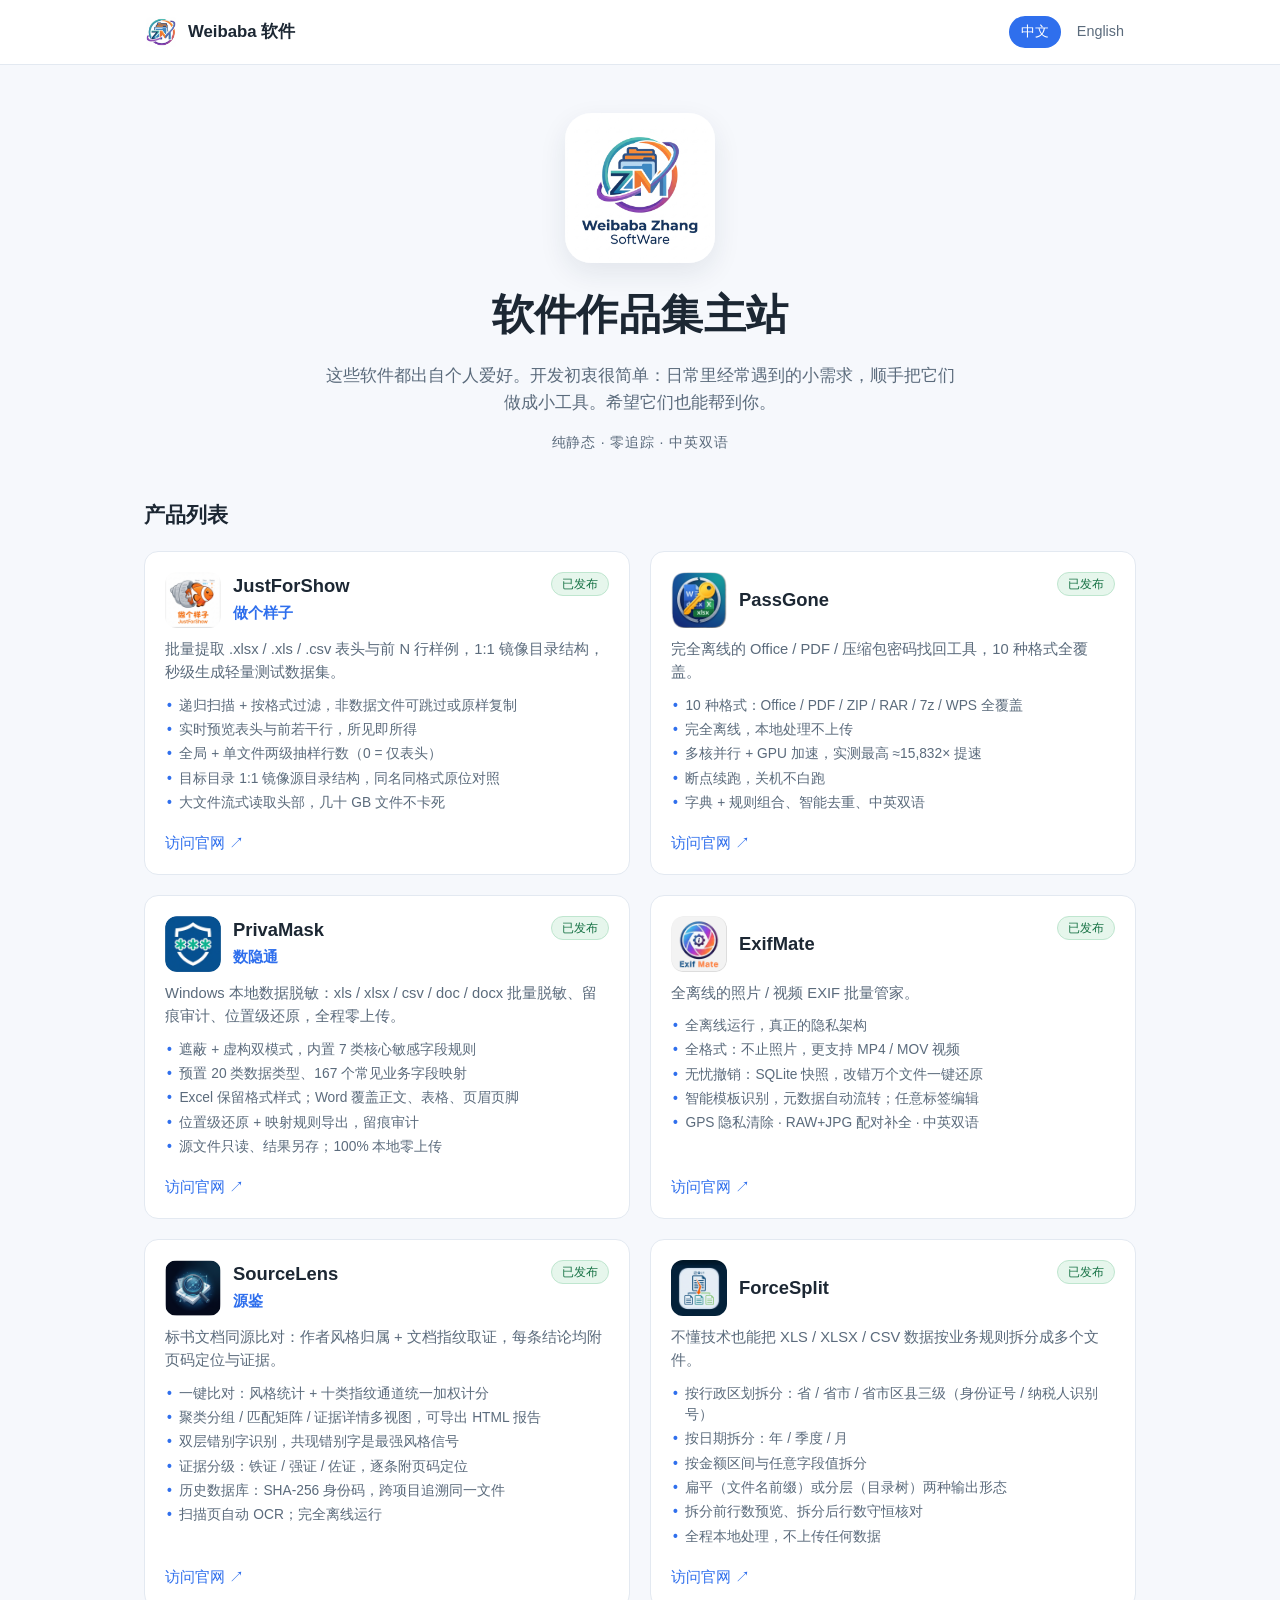
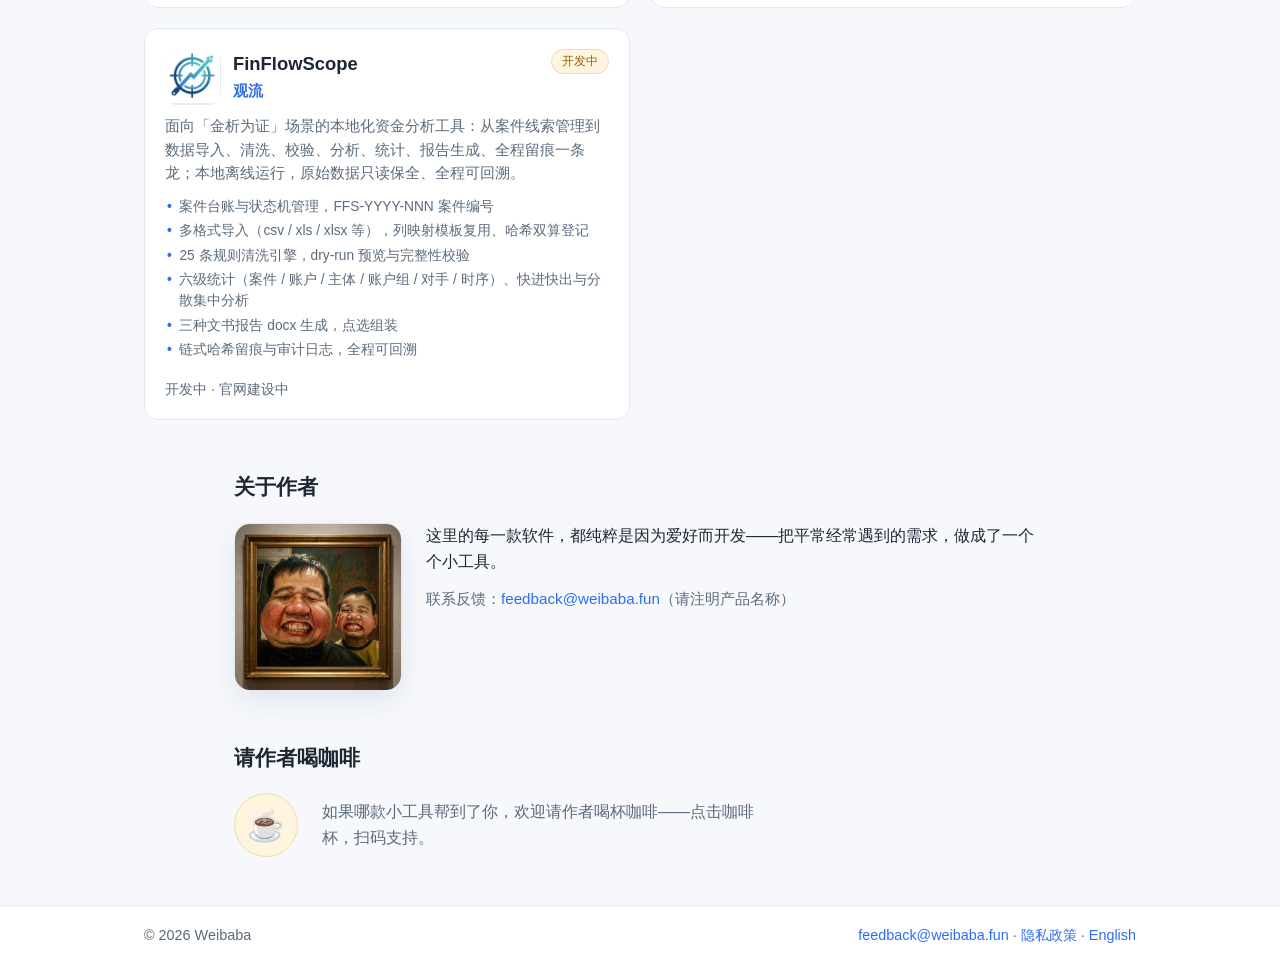
==== commit 5adf3f3d: "v1.4.1" ====
--- a/index.html
+++ b/index.html
@@ -185,7 +185,7 @@
       <img class="author-avatar" src="assets/img/weibaba_face.jpg" alt="作者画像" width="168" height="168">
       <div class="author-text">
         <p>这里的每一款软件，都纯粹是因为爱好而开发——把平常经常遇到的需求，做成了一个个小工具。</p>
-        <p class="contact">联系反馈：<a href="mailto:feed@weibaba.fun">feed@weibaba.fun</a>（请注明产品名称）</p>
+        <p class="contact">联系反馈：<a href="mailto:feedback@weibaba.fun">feedback@weibaba.fun</a>（请注明产品名称）</p>
       </div>
     </div>
   </section>
@@ -208,7 +208,7 @@
 <footer class="site-footer">
   <div class="container footer-inner">
     <p>© 2026 Weibaba</p>
-    <p><a href="mailto:feed@weibaba.fun">feed@weibaba.fun</a> · <a href="privacy/">隐私政策</a> · <a href="en/">English</a></p>
+    <p><a href="mailto:feedback@weibaba.fun">feedback@weibaba.fun</a> · <a href="privacy/">隐私政策</a> · <a href="en/">English</a></p>
   </div>
 </footer>
 </body>
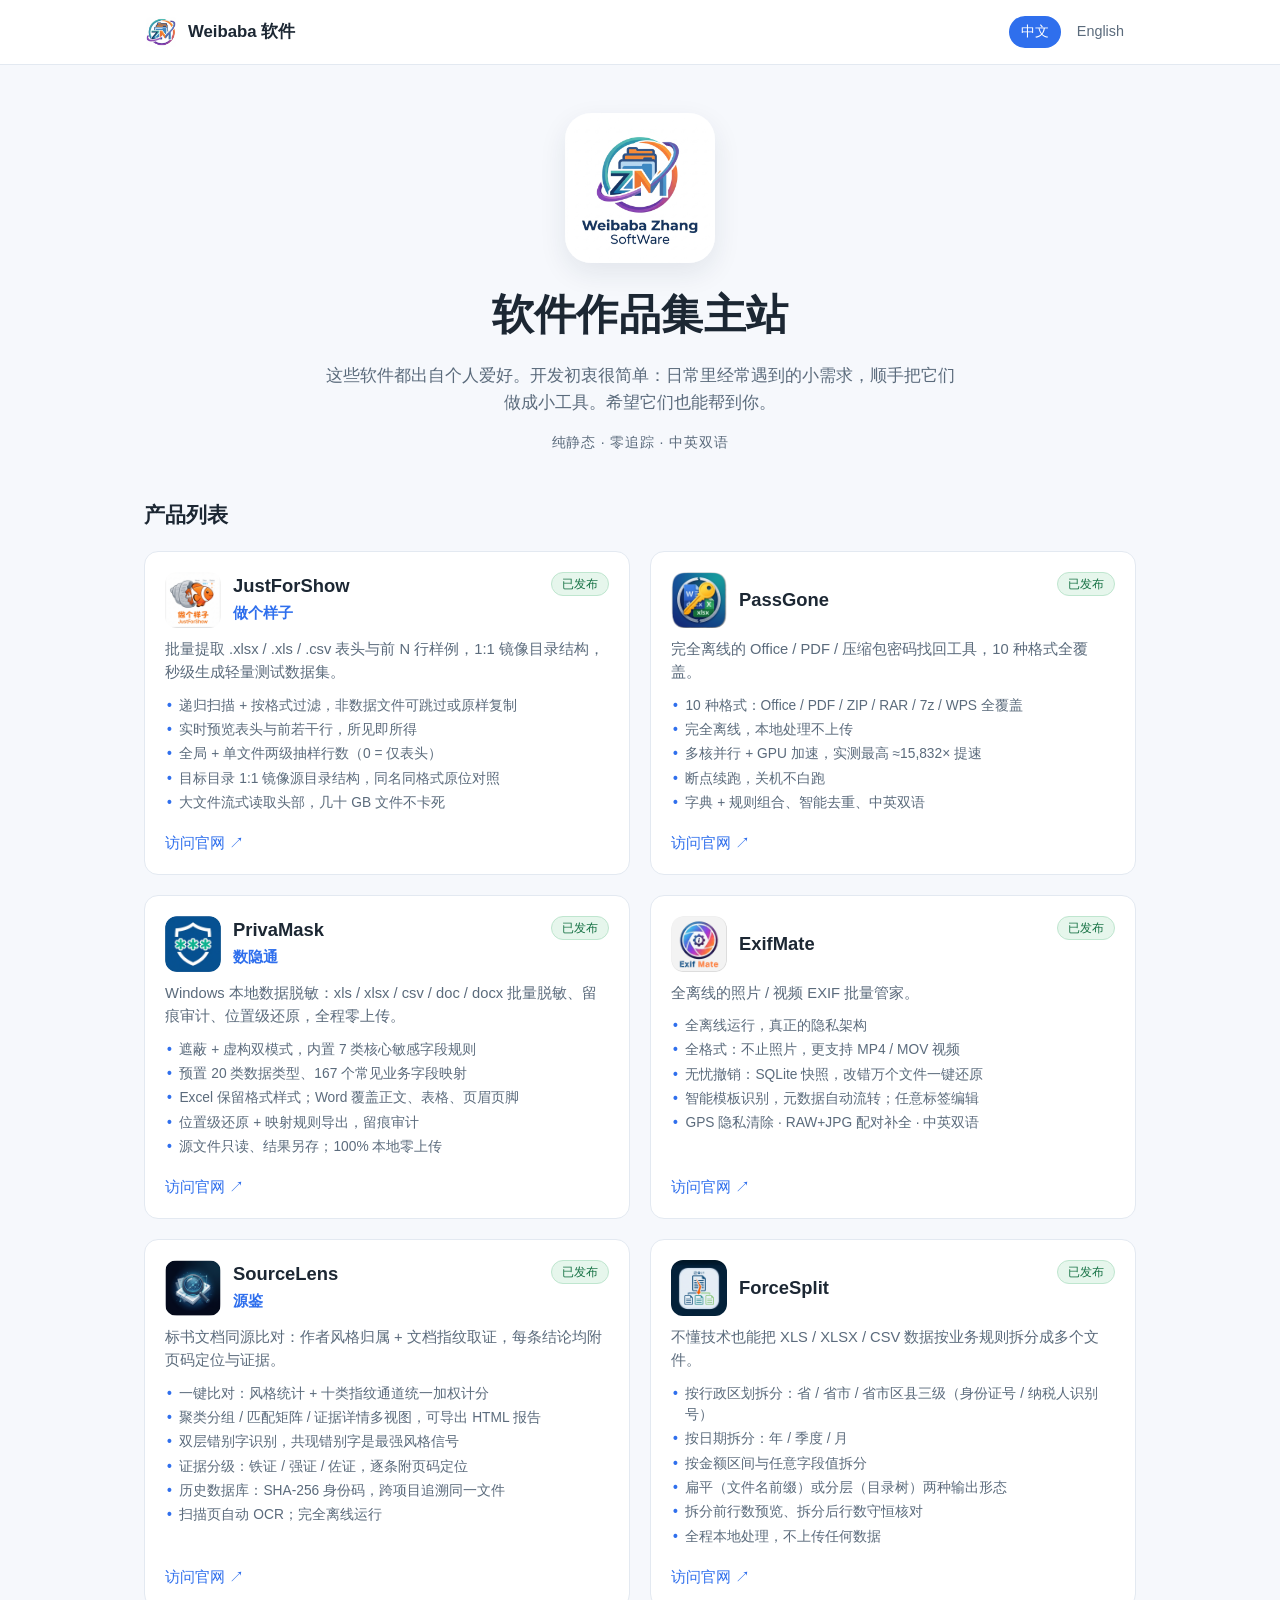
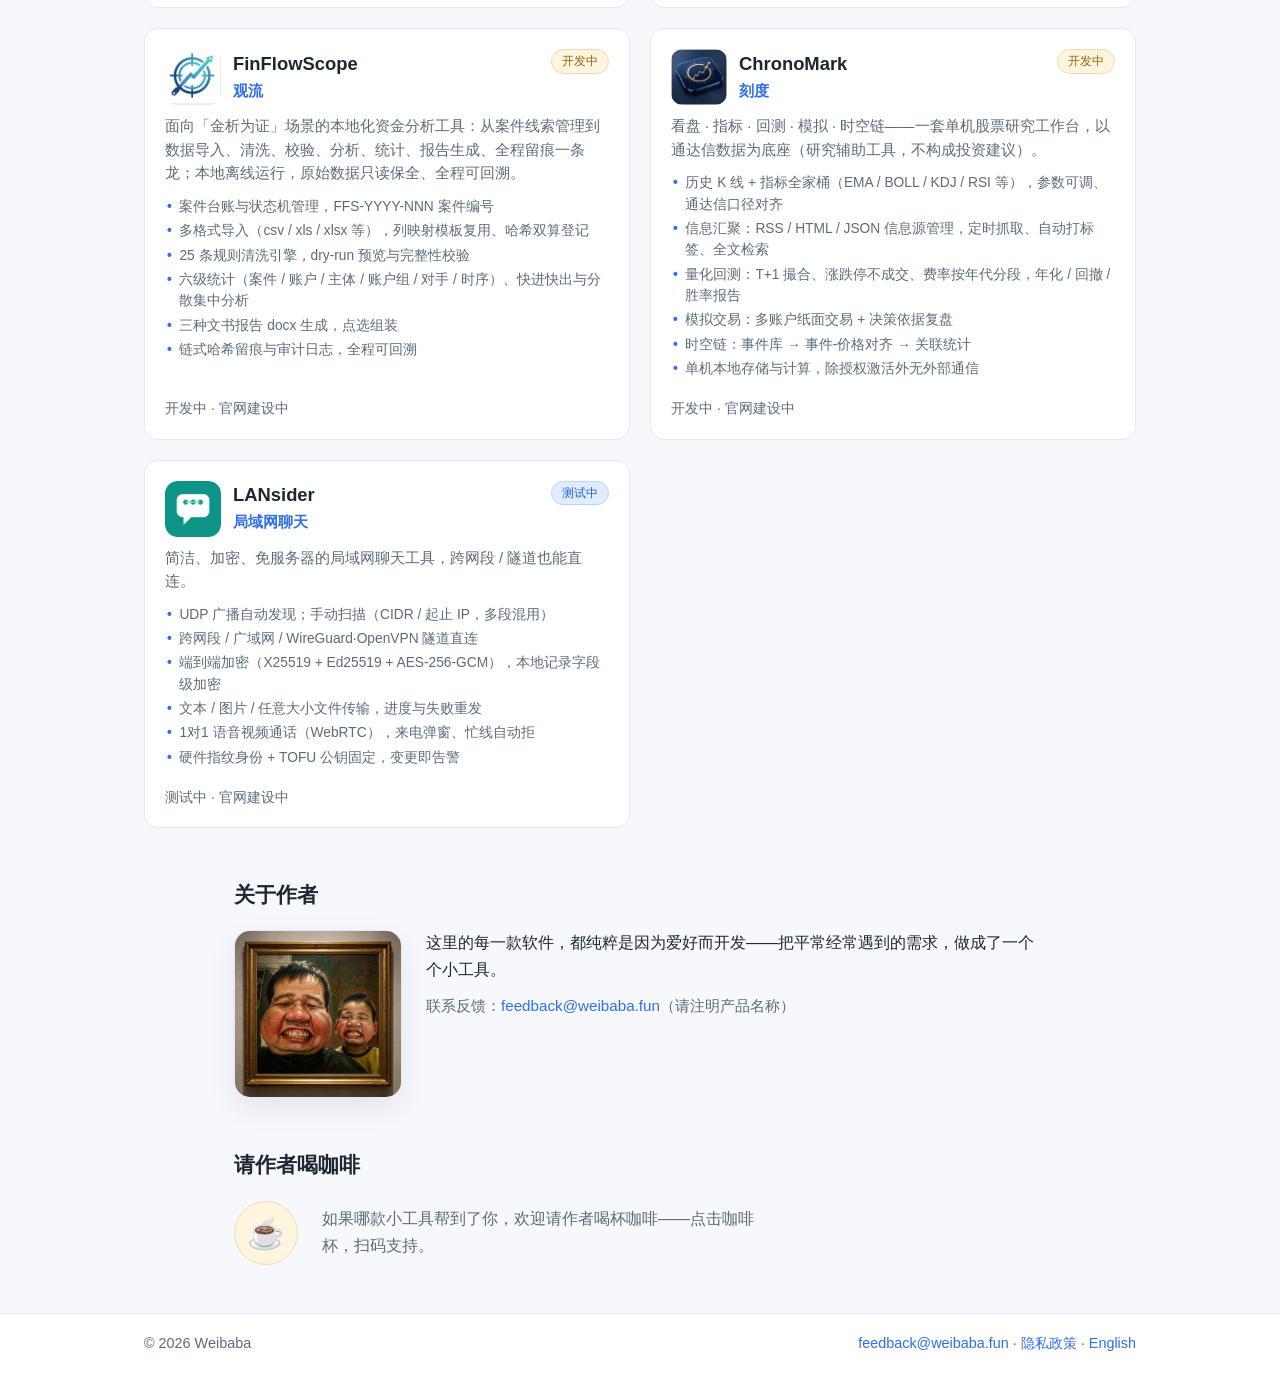
==== commit 185a5ee1: "v1.5.0" ====
--- a/index.html
+++ b/index.html
@@ -4,7 +4,7 @@
 <meta charset="UTF-8">
 <meta name="viewport" content="width=device-width, initial-scale=1">
 <title>Weibaba 软件 · 产品主站</title>
-<meta name="description" content="Weibaba 软件产品主站：做个样子 JustForShow、PassGone、数隐通 PrivaMask、ExifMate、源鉴 SourceLens、ForceSplit，以及开发中的观流 FinFlowScope。每款产品都有独立官网。">
+<meta name="description" content="Weibaba 软件产品主站：JustForShow、PassGone、PrivaMask、ExifMate、SourceLens、ForceSplit 六款已发布，以及开发/测试中的观流 FinFlowScope、刻度 ChronoMark、LANsider。">
 <link rel="canonical" href="https://weibaba.fun/">
 <link rel="alternate" hreflang="zh-CN" href="https://weibaba.fun/">
 <link rel="alternate" hreflang="en" href="https://weibaba.fun/en/">
@@ -177,6 +177,46 @@
         </ul>
         <span class="card-nolink">开发中 · 官网建设中</span>
       </div>
+      <div class="card card-wip">
+        <div class="card-head">
+          <img class="card-logo" src="assets/img/products/chronomark.png" alt="" width="56" height="56">
+          <div class="card-title">
+            <span class="card-name">ChronoMark</span>
+            <span class="card-zh">刻度</span>
+          </div>
+          <span class="badge badge-dev">开发中</span>
+        </div>
+        <p class="card-intro">看盘 · 指标 · 回测 · 模拟 · 时空链——一套单机股票研究工作台，以通达信数据为底座（研究辅助工具，不构成投资建议）。</p>
+        <ul class="card-features">
+          <li>历史 K 线 + 指标全家桶（EMA / BOLL / KDJ / RSI 等），参数可调、通达信口径对齐</li>
+          <li>信息汇聚：RSS / HTML / JSON 信息源管理，定时抓取、自动打标签、全文检索</li>
+          <li>量化回测：T+1 撮合、涨跌停不成交、费率按年代分段，年化 / 回撤 / 胜率报告</li>
+          <li>模拟交易：多账户纸面交易 + 决策依据复盘</li>
+          <li>时空链：事件库 → 事件-价格对齐 → 关联统计</li>
+          <li>单机本地存储与计算，除授权激活外无外部通信</li>
+        </ul>
+        <span class="card-nolink">开发中 · 官网建设中</span>
+      </div>
+      <div class="card card-wip">
+        <div class="card-head">
+          <img class="card-logo" src="assets/img/products/lansider.png" alt="" width="56" height="56">
+          <div class="card-title">
+            <span class="card-name">LANsider</span>
+            <span class="card-zh">局域网聊天</span>
+          </div>
+          <span class="badge badge-test">测试中</span>
+        </div>
+        <p class="card-intro">简洁、加密、免服务器的局域网聊天工具，跨网段 / 隧道也能直连。</p>
+        <ul class="card-features">
+          <li>UDP 广播自动发现；手动扫描（CIDR / 起止 IP，多段混用）</li>
+          <li>跨网段 / 广域网 / WireGuard·OpenVPN 隧道直连</li>
+          <li>端到端加密（X25519 + Ed25519 + AES-256-GCM），本地记录字段级加密</li>
+          <li>文本 / 图片 / 任意大小文件传输，进度与失败重发</li>
+          <li>1对1 语音视频通话（WebRTC），来电弹窗、忙线自动拒</li>
+          <li>硬件指纹身份 + TOFU 公钥固定，变更即告警</li>
+        </ul>
+        <span class="card-nolink">测试中 · 官网建设中</span>
+      </div>
     </div>
   </section>
   <section class="container about-author" aria-labelledby="author-title">
--- a/assets/style.css
+++ b/assets/style.css
@@ -14,6 +14,9 @@
   --dev-bg: #fff4dd;
   --dev-text: #92650a;
   --dev-border: #f0dcae;
+  --test-bg: #e0edff;
+  --test-text: #1d5fd6;
+  --test-border: #bcd4f7;
   --shadow: 0 10px 28px rgba(23, 39, 64, 0.09);
 }
 
@@ -32,6 +35,9 @@
     --dev-bg: #33270d;
     --dev-text: #ecc37a;
     --dev-border: #4a3a14;
+    --test-bg: #10233f;
+    --test-text: #8ab2ff;
+    --test-border: #1f3a63;
     --shadow: 0 10px 28px rgba(0, 0, 0, 0.45);
   }
 }
@@ -384,6 +390,7 @@
 
 .badge-ok { background: var(--ok-bg); color: var(--ok-text); border-color: var(--ok-border); }
 .badge-dev { background: var(--dev-bg); color: var(--dev-text); border-color: var(--dev-border); }
+.badge-test { background: var(--test-bg); color: var(--test-text); border-color: var(--test-border); }
 
 /* 隐私页正文 */
 .prose { padding-top: 48px; padding-bottom: 56px; max-width: 760px; }
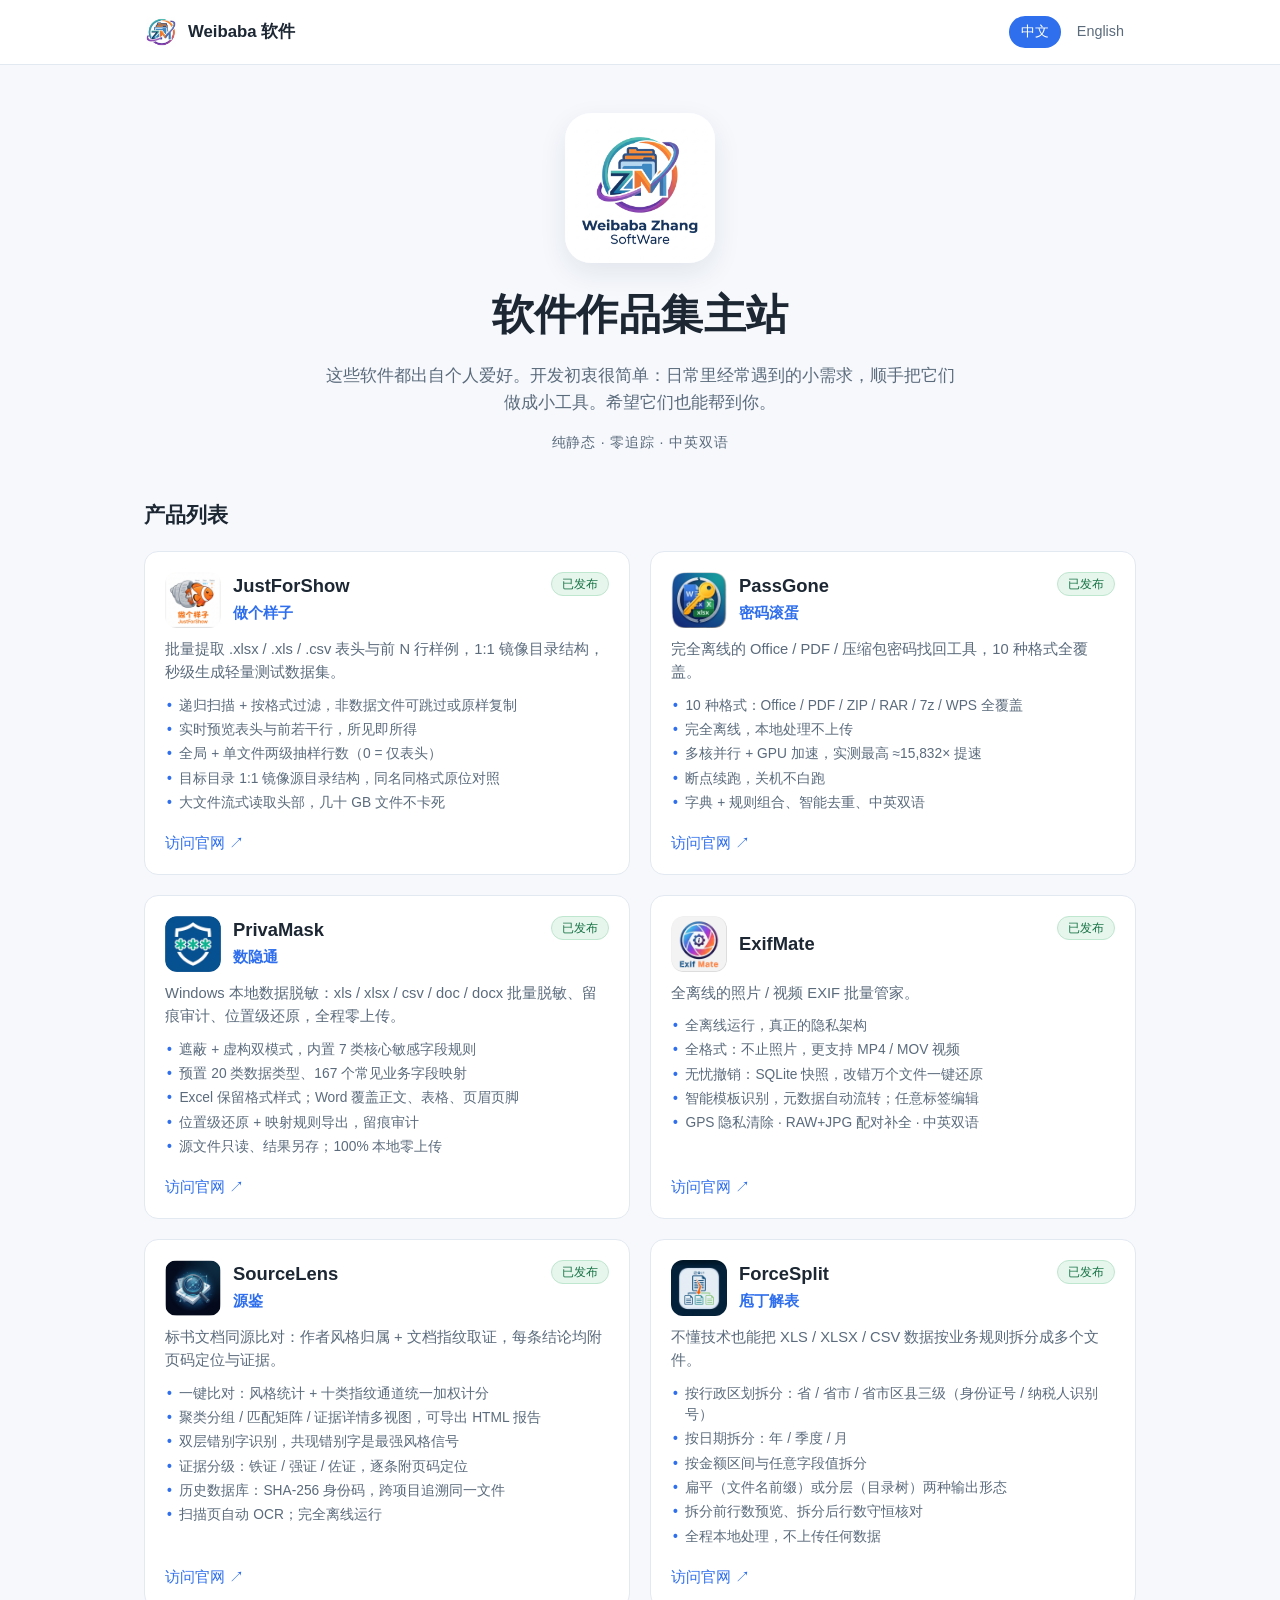
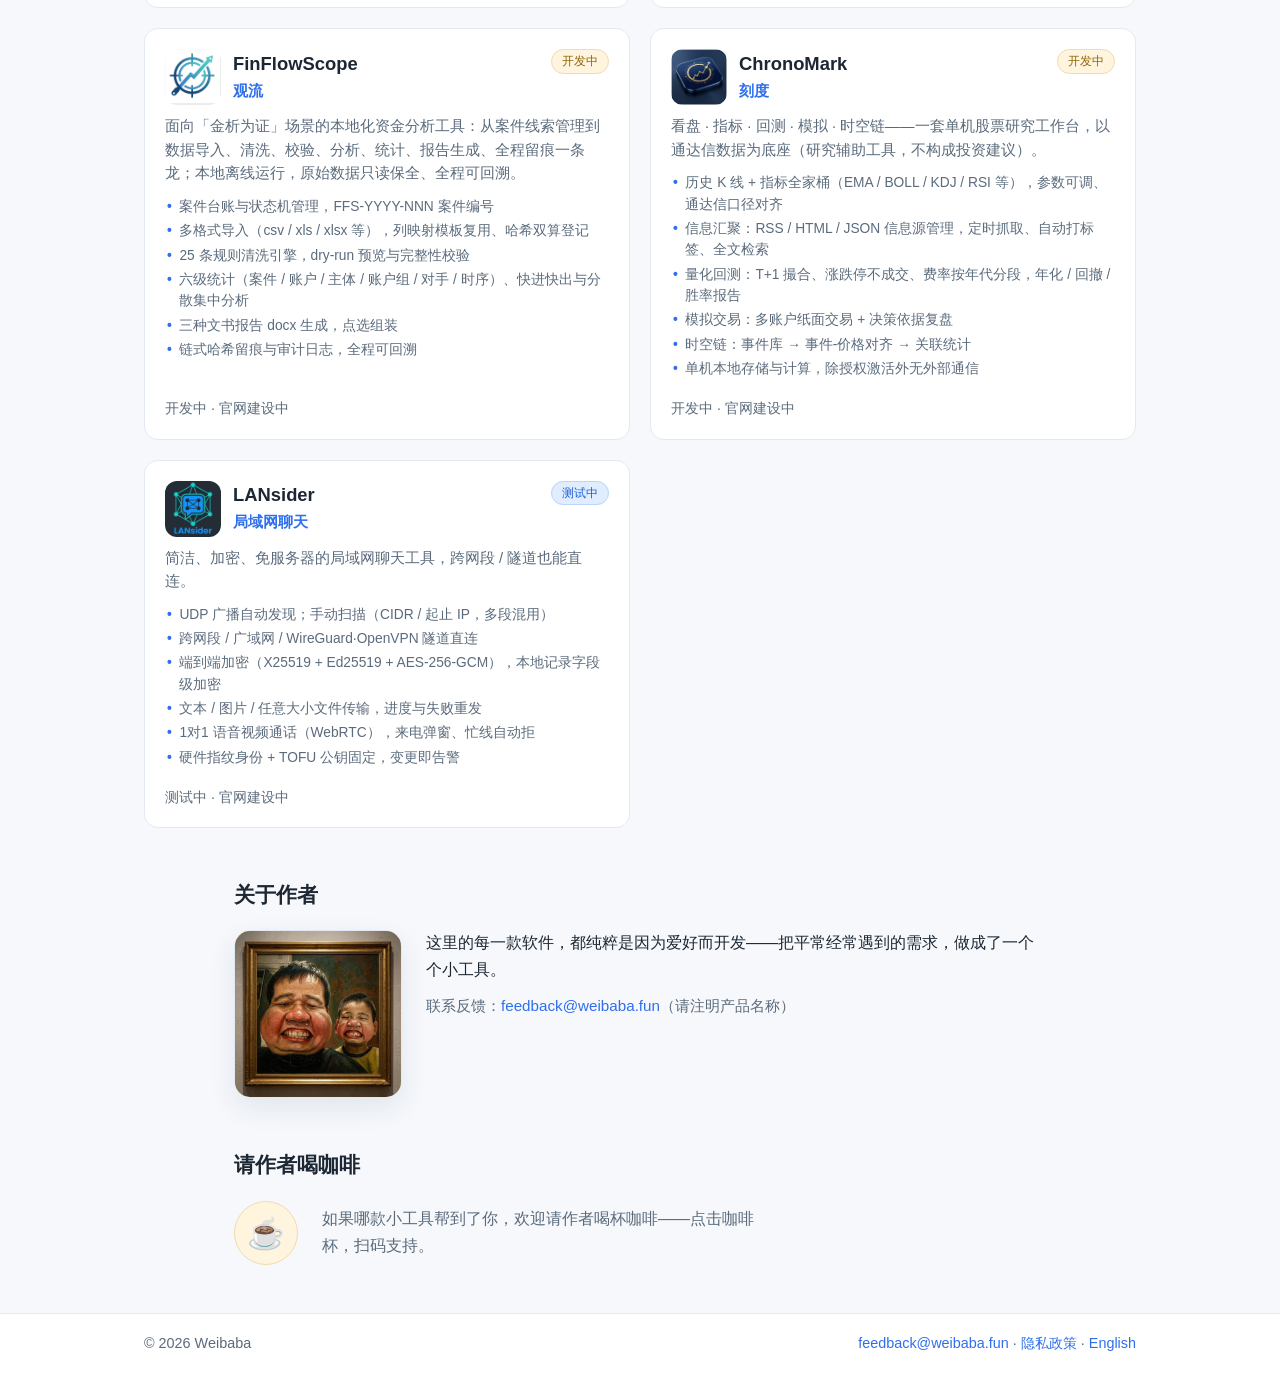
==== commit 4cfb3f9d: "v1.5.2" ====
--- a/index.html
+++ b/index.html
@@ -68,6 +68,7 @@
           <img class="card-logo" src="assets/img/products/passgone.png" alt="" width="56" height="56">
           <div class="card-title">
             <span class="card-name">PassGone</span>
+            <span class="card-zh">密码滚蛋</span>
           </div>
           <span class="badge badge-ok">已发布</span>
         </div>
@@ -143,6 +144,7 @@
           <img class="card-logo" src="assets/img/products/forcesplit.png" alt="" width="56" height="56">
           <div class="card-title">
             <span class="card-name">ForceSplit</span>
+            <span class="card-zh">庖丁解表</span>
           </div>
           <span class="badge badge-ok">已发布</span>
         </div>
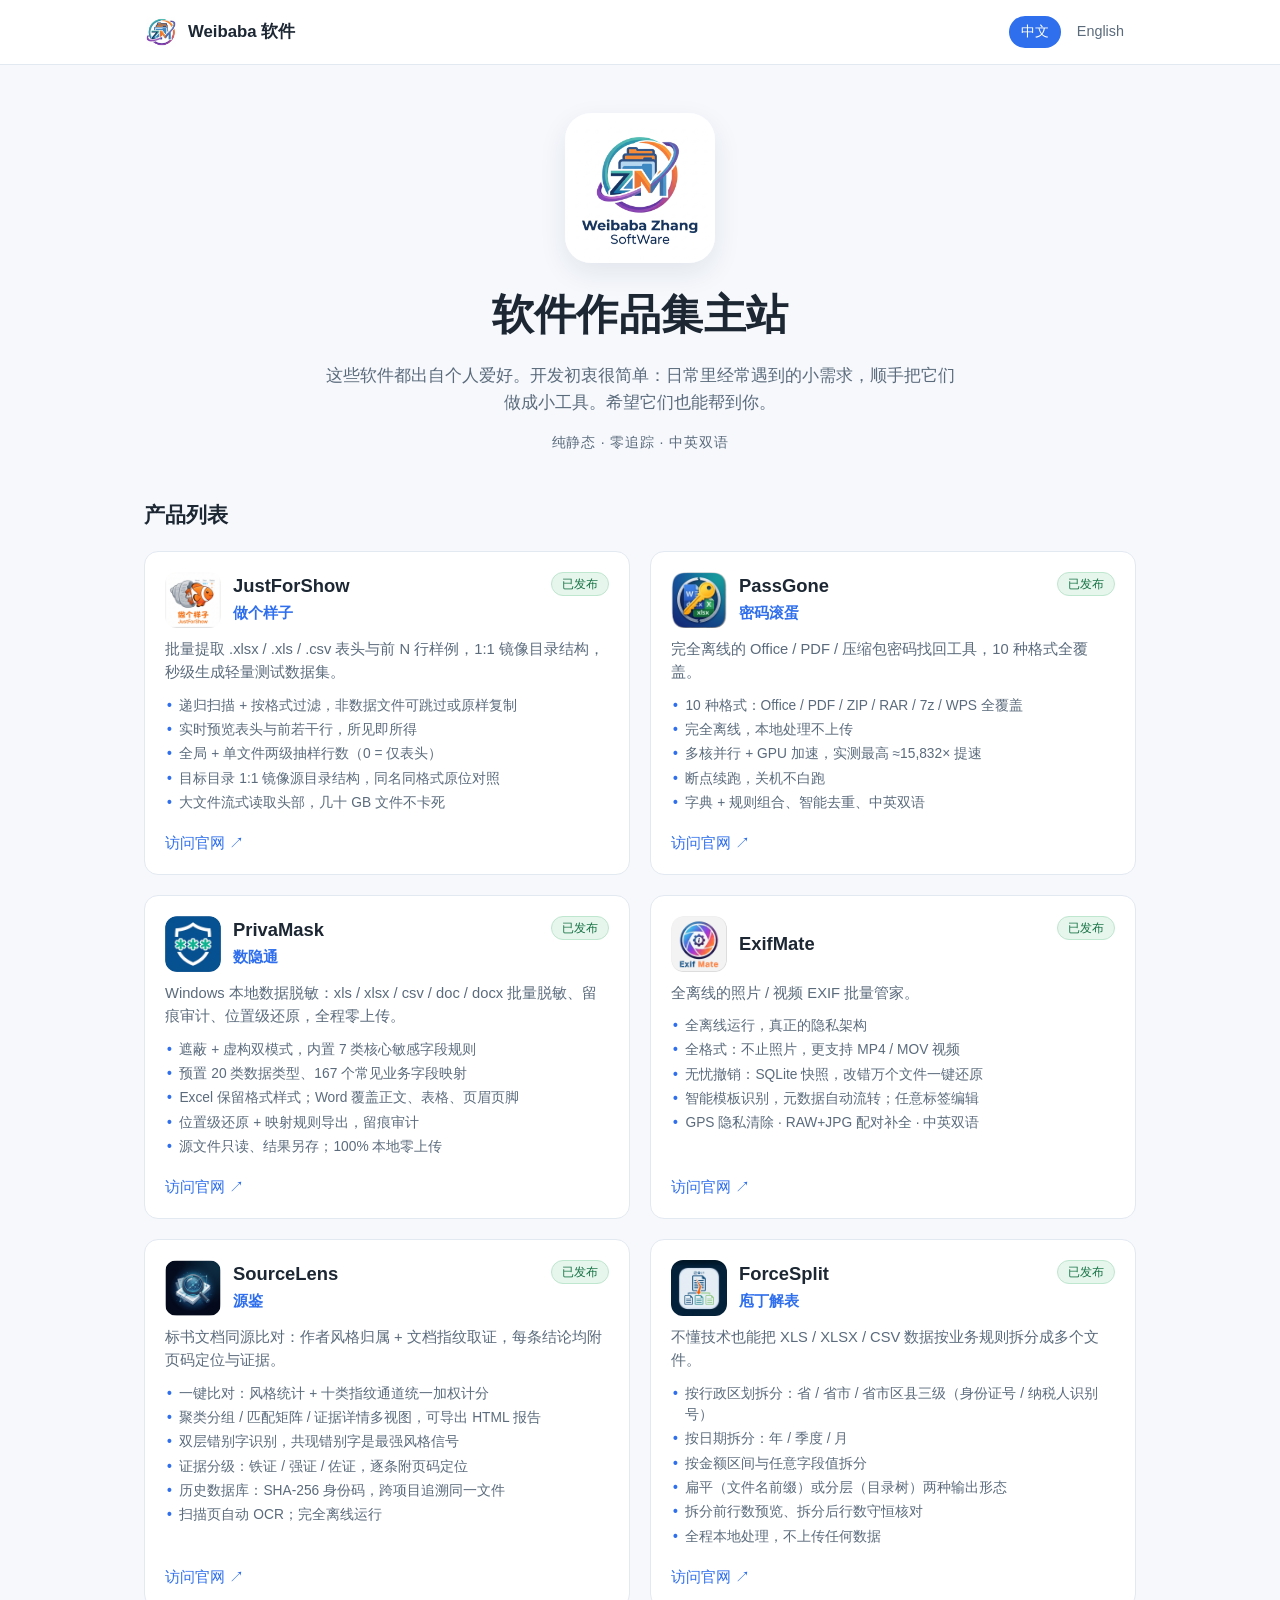
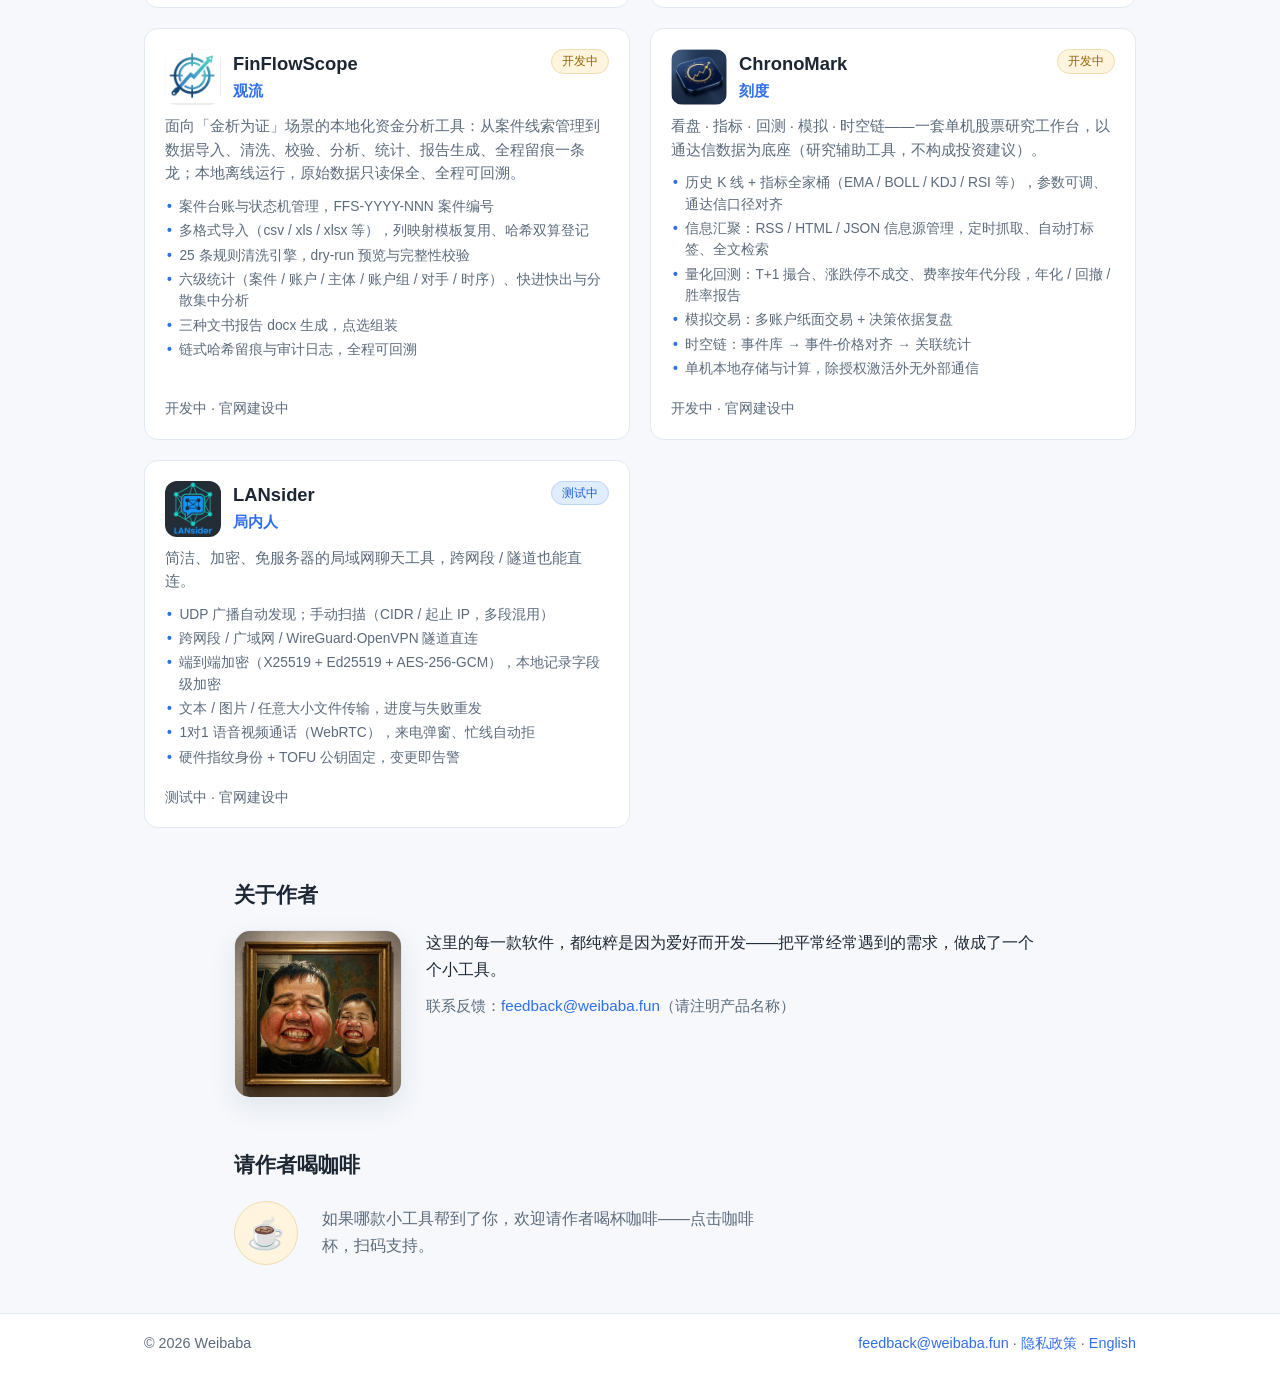
==== commit 008e628e: "v1.5.3" ====
--- a/index.html
+++ b/index.html
@@ -204,7 +204,7 @@
           <img class="card-logo" src="assets/img/products/lansider.png" alt="" width="56" height="56">
           <div class="card-title">
             <span class="card-name">LANsider</span>
-            <span class="card-zh">局域网聊天</span>
+            <span class="card-zh">局内人</span>
           </div>
           <span class="badge badge-test">测试中</span>
         </div>
